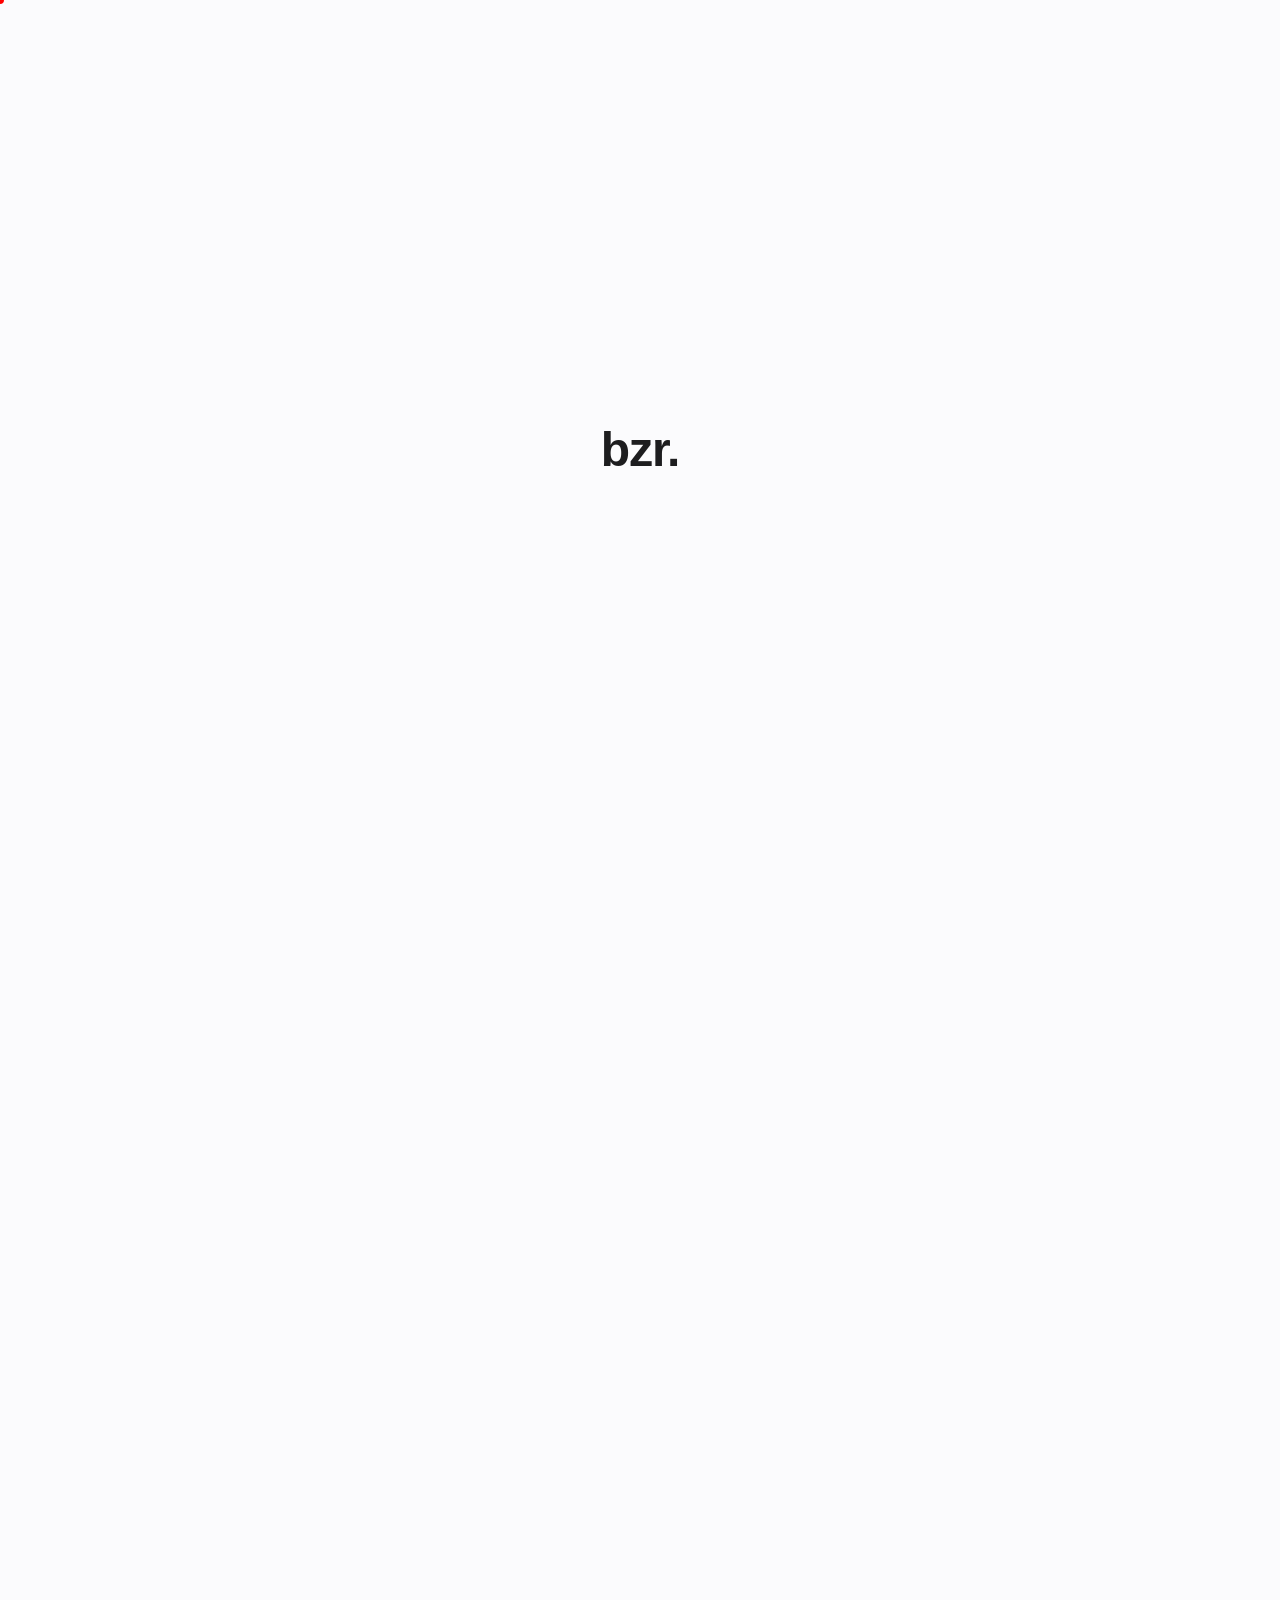
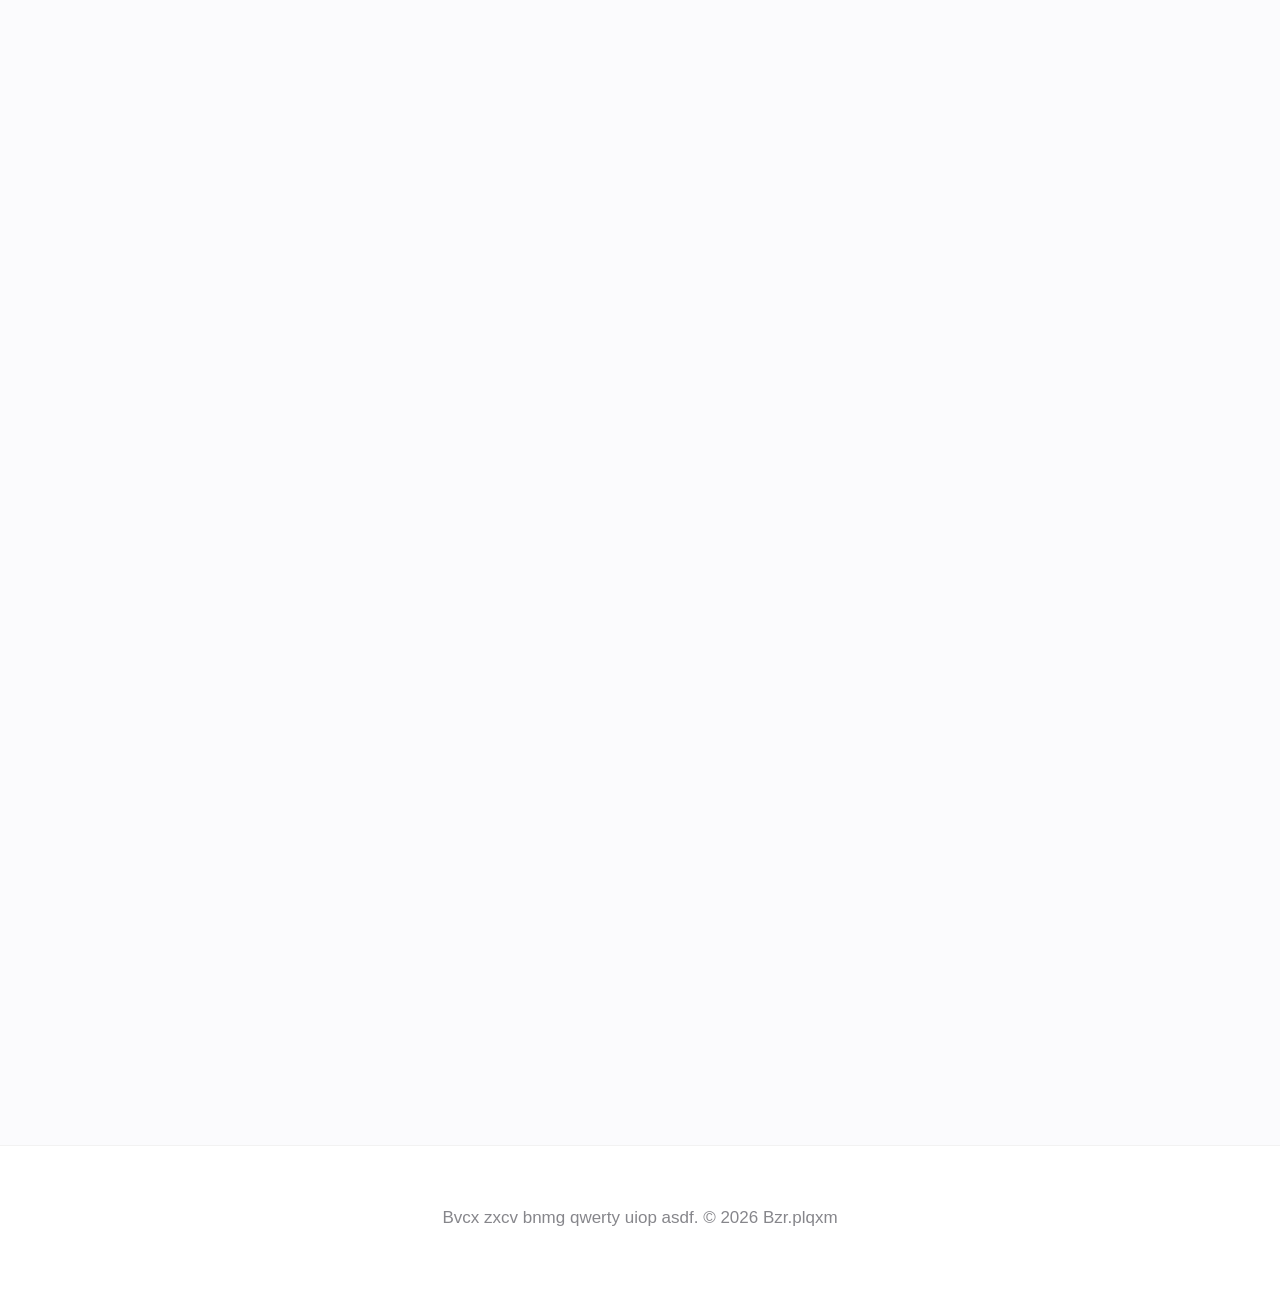
==== index.html @ e3d78c76 "Uploading all" ====
<!DOCTYPE html>
<html lang="de">
<head>
    <meta charset="UTF-8">
    <meta name="viewport" content="width=device-width, initial-scale=1.0">
    <title>Bzr.plqxm - Oqwrt & Nxzl</title>
    
    <link rel="stylesheet" href="assets/css/style.css">
    
    <script src="assets/js/theme.js"></script>
    <script src="assets/js/loader.js"></script>
</head>
<body>

    <div id="cursor-dot"></div>

    <div id="loader">
        <div class="loader-logo">bzr.</div>
    </div>

    <header>
        <div class="logo">
            <a href="index.html">bzr.plqxm</a>
        </div>
        
        <div class="nav-container">
            <nav>
                <ul>
                    <li><a href="#">Xvnmr Pq</a></li>
                    <li><a href="#">Ztqlwkm</a></li>
                    <li><a href="#">Bnxhfgr</a></li>
                    <li><a href="#">Qwrtp</a></li>
                    <li><a href="#">Klmnbv</a></li>
                </ul>
            </nav>
            <button id="theme-toggle">Plqvn</button>
        </div>
    </header>

    <main>
        <section class="hero reveal">
            <h1>Qwertz Uiops Lkjhg.</h1>
            <p>Vbnm qwert yuiop asdfg hjkl zxcvb nmqwe rtyui opasd fghjk. Lkjhg fdsa zxcvb nmqwer tyuiop asdfgh jklzxc.</p>
        </section>

        <section class="reveal">
            <div class="image-wrapper">
                <img src="https://picsum.photos/seed/arch1/1920/1080" alt="Plkm Njhg">
            </div>
        </section>

        <section>
            <h2 class="section-title reveal">Rtqz Pmnbv</h2>
            <div class="grid-3">
                <div class="card reveal delay-1">
                    <h3>Xvnmr Dfghj</h3>
                    <p>Wqasz xcdrt fvbgy hnjmk lpoiu ztrew qasdf ghjkl mnbvc xzlkj hgfd.</p>
                </div>
                <div class="card reveal delay-2">
                    <h3>Kjhg Fdsa Qw</h3>
                    <p>Mnbvc xzlkj hgfd saqwe rtyui oplkj hgfds azxcv bnmqw ertyu iopas.</p>
                </div>
                <div class="card reveal delay-3">
                    <h3>Poiu Ztre Wq</h3>
                    <p>Zxcvb nmqwe rtyui opasd fghjk lmnbv cxzas dfghj klpoi uytr ewaq.</p>
                </div>
            </div>
        </section>

        <section>
            <h2 class="section-title reveal">Lkjhg Fdsa</h2>
            <div class="grid-2">
                <div class="card reveal delay-1">
                    <img src="https://picsum.photos/seed/arch2/800/600" alt="Bvcx">
                    <h3>Zxcvb Nmqwe</h3>
                    <p>Asdfg hjklz xcvbn mqwer tyuio pasdf ghjkl mnbvc xzlkj hgfds aqwe.</p>
                </div>
                <div class="card reveal delay-2">
                    <img src="https://picsum.photos/seed/arch3/800/600" alt="Mnvc">
                    <h3>Rtyui Opasd</h3>
                    <p>Qwert yuiop asdfg hjklz xcvbn mkljh gfdsa qwert yuiop zxcvb nmqw.</p>
                </div>
            </div>
        </section>
        
        <section class="reveal">
            <div class="image-wrapper">
                <img src="https://picsum.photos/seed/arch4/1920/1080" alt="Lkmn">
            </div>
        </section>
    </main>

    <footer>
        <p>Bvcx zxcv bnmg qwerty uiop asdf. © 2026 Bzr.plqxm</p>
    </footer>

    <script src="assets/js/main.js" defer></script>
</body>
</html>
---- assets/css/style.css ----
/* =========================================
   mo.studio - APPLE STYLE CSS
   ========================================= */

:root {
    --color-bg: #fbfbfd; /* Apple's signature off-white */
    --color-text: #1d1d1f;
    --color-gray: #86868b;
    --color-accent: #FF0000;
    --color-card-bg: #ffffff;

    --glass-bg: rgba(251, 251, 253, 0.7);
    --glass-border: rgba(0, 0, 0, 0.05);
    --blur-effect: blur(20px);

    /* Apple System Fonts */
    --font-main: -apple-system, BlinkMacSystemFont, "SF Pro Display", "Segoe UI", Roboto, Helvetica, Arial, sans-serif;
    
    /* Buttery Smooth Apple Curves */
    --transition-fast: all 0.3s cubic-bezier(0.25, 1, 0.5, 1);
    --transition-main: all 0.8s cubic-bezier(0.16, 1, 0.3, 1);
}

:root.dark-mode {
    --color-bg: #000000;
    --color-text: #f5f5f7;
    --color-card-bg: #1c1c1e;
    --color-gray: #a1a1a6;
    --glass-bg: rgba(0, 0, 0, 0.7);
    --glass-border: rgba(255, 255, 255, 0.1);
}

* { margin: 0; padding: 0; box-sizing: border-box; }
html { scroll-behavior: smooth; }
html.loading { overflow: hidden; }

body {
    font-family: var(--font-main);
    background-color: var(--color-bg);
    color: var(--color-text);
    line-height: 1.4;
    font-size: 17px;
    -webkit-font-smoothing: antialiased;
    overflow-x: hidden;
    transition: background-color var(--transition-main), color var(--transition-main);
    cursor: none; /* Hide default cursor for custom dot */
}

a { text-decoration: none; color: inherit; cursor: none; }
ul { list-style: none; }

/* =========================================
   Custom Cursor (WOW Effect)
   ========================================= */
#cursor-dot {
    position: fixed; top: 0; left: 0;
    width: 8px; height: 8px;
    background-color: var(--color-accent);
    border-radius: 50%;
    pointer-events: none;
    z-index: 10000;
    transform: translate(-50%, -50%);
    transition: width 0.2s, height 0.2s, background-color 0.2s;
}

#cursor-dot.hovered {
    width: 40px; height: 40px;
    background-color: rgba(255, 0, 0, 0.2);
    border: 1px solid var(--color-accent);
}

/* =========================================
   Preloader
   ========================================= */
#loader {
    position: fixed; top: 0; left: 0; width: 100%; height: 100%;
    background-color: var(--color-bg);
    display: flex; justify-content: center; align-items: center;
    z-index: 9999;
    transition: opacity 0.8s ease, visibility 0.8s ease;
}

#loader.hidden { opacity: 0; visibility: hidden; pointer-events: none; }
.loader-logo { font-size: 3rem; font-weight: 800; letter-spacing: -1px; animation: pulse 1.5s infinite; color: var(--color-text); }
@keyframes pulse { 0%, 100% { opacity: 1; transform: scale(1); } 50% { opacity: 0.5; transform: scale(0.95); } }

/* =========================================
   Header
   ========================================= */
header {
    position: fixed; top: 0; width: 100%;
    padding: 15px 40px;
    display: flex; justify-content: space-between; align-items: center;
    z-index: 1000;
    background: var(--glass-bg);
    backdrop-filter: var(--blur-effect);
    -webkit-backdrop-filter: var(--blur-effect);
    border-bottom: 1px solid var(--glass-border);
    transition: transform 0.5s cubic-bezier(0.16, 1, 0.3, 1);
}

header.header-hidden { transform: translateY(-100%); }

.logo { font-weight: 700; font-size: 1.4rem; letter-spacing: -0.5px; }
.nav-container { display: flex; align-items: center; gap: 40px; }
nav ul { display: flex; gap: 30px; }

nav a { font-size: 0.85rem; font-weight: 500; letter-spacing: 0.5px; color: var(--color-gray); transition: var(--transition-fast); }
nav a:hover { color: var(--color-text); }

#theme-toggle {
    background: var(--color-text); color: var(--color-bg);
    border: none; padding: 8px 16px; border-radius: 20px;
    font-size: 0.75rem; font-weight: 600; text-transform: uppercase;
    transition: var(--transition-fast);
}
#theme-toggle:hover { transform: scale(1.05); }

/* =========================================
   Layout & Typography
   ========================================= */
main { min-height: 100vh; }
section { padding: 120px 5vw; max-width: 1600px; margin: 0 auto; }

/* Apple-style Hero */
.hero { height: 100vh; display: flex; flex-direction: column; justify-content: center; align-items: center; text-align: center; padding-top: 0; }
.hero h1 { font-size: clamp(3rem, 8vw, 6rem); font-weight: 800; letter-spacing: -2px; line-height: 1.1; margin-bottom: 20px; }
.hero p { font-size: clamp(1.2rem, 2vw, 1.8rem); color: var(--color-gray); max-width: 800px; }

.section-title { font-size: clamp(2.5rem, 5vw, 4rem); font-weight: 700; letter-spacing: -1px; margin-bottom: 60px; line-height: 1.1; }

/* Image Styling */
.image-wrapper { width: 100%; border-radius: 24px; overflow: hidden; margin-bottom: 40px; }
.image-wrapper img { width: 100%; height: 60vh; object-fit: cover; transition: transform 1.5s cubic-bezier(0.16, 1, 0.3, 1); }
.image-wrapper:hover img { transform: scale(1.05); }

/* =========================================
   Scroll Reveal Animations
   ========================================= */
.reveal { opacity: 0; transform: translateY(60px); transition: opacity 1s cubic-bezier(0.16, 1, 0.3, 1), transform 1s cubic-bezier(0.16, 1, 0.3, 1); }
.reveal.active { opacity: 1; transform: translateY(0); }

/* Delay helpers for grids */
.delay-1 { transition-delay: 0.1s; }
.delay-2 { transition-delay: 0.2s; }
.delay-3 { transition-delay: 0.3s; }

/* =========================================
   Cards
   ========================================= */
.grid-2 { display: grid; grid-template-columns: 1fr 1fr; gap: 40px; }
.grid-3 { display: grid; grid-template-columns: repeat(3, 1fr); gap: 40px; }

.card {
    background: var(--color-card-bg);
    padding: 50px; border-radius: 24px;
    box-shadow: 0 10px 40px rgba(0,0,0,0.03);
    transition: var(--transition-fast);
}

.card:hover { transform: translateY(-10px) scale(1.02); box-shadow: 0 20px 40px rgba(0,0,0,0.08); }
:root.dark-mode .card:hover { box-shadow: 0 20px 40px rgba(255,255,255,0.05); }

.card img { width: 100%; height: 250px; object-fit: cover; border-radius: 12px; margin-bottom: 30px; }
.card h3 { font-size: 1.8rem; font-weight: 700; margin-bottom: 15px; letter-spacing: -0.5px; }
.card p { color: var(--color-gray); font-size: 1.1rem; line-height: 1.5; }

/* =========================================
   Footer & Responsive
   ========================================= */
footer { padding: 60px 5vw; background: var(--color-card-bg); border-top: 1px solid var(--glass-border); text-align: center; font-weight: 500; color: var(--color-gray); }

@media (max-width: 900px) {
    header { padding: 15px 20px; flex-direction: column; gap: 15px; }
    .nav-container { flex-direction: column; gap: 10px; }
    nav ul { flex-wrap: wrap; justify-content: center; gap: 15px; }
    .grid-2, .grid-3 { grid-template-columns: 1fr; }
    .image-wrapper img { height: 40vh; }
    #cursor-dot { display: none; } /* Disable custom cursor on mobile */
    body { cursor: auto; }
    a { cursor: pointer; }
}
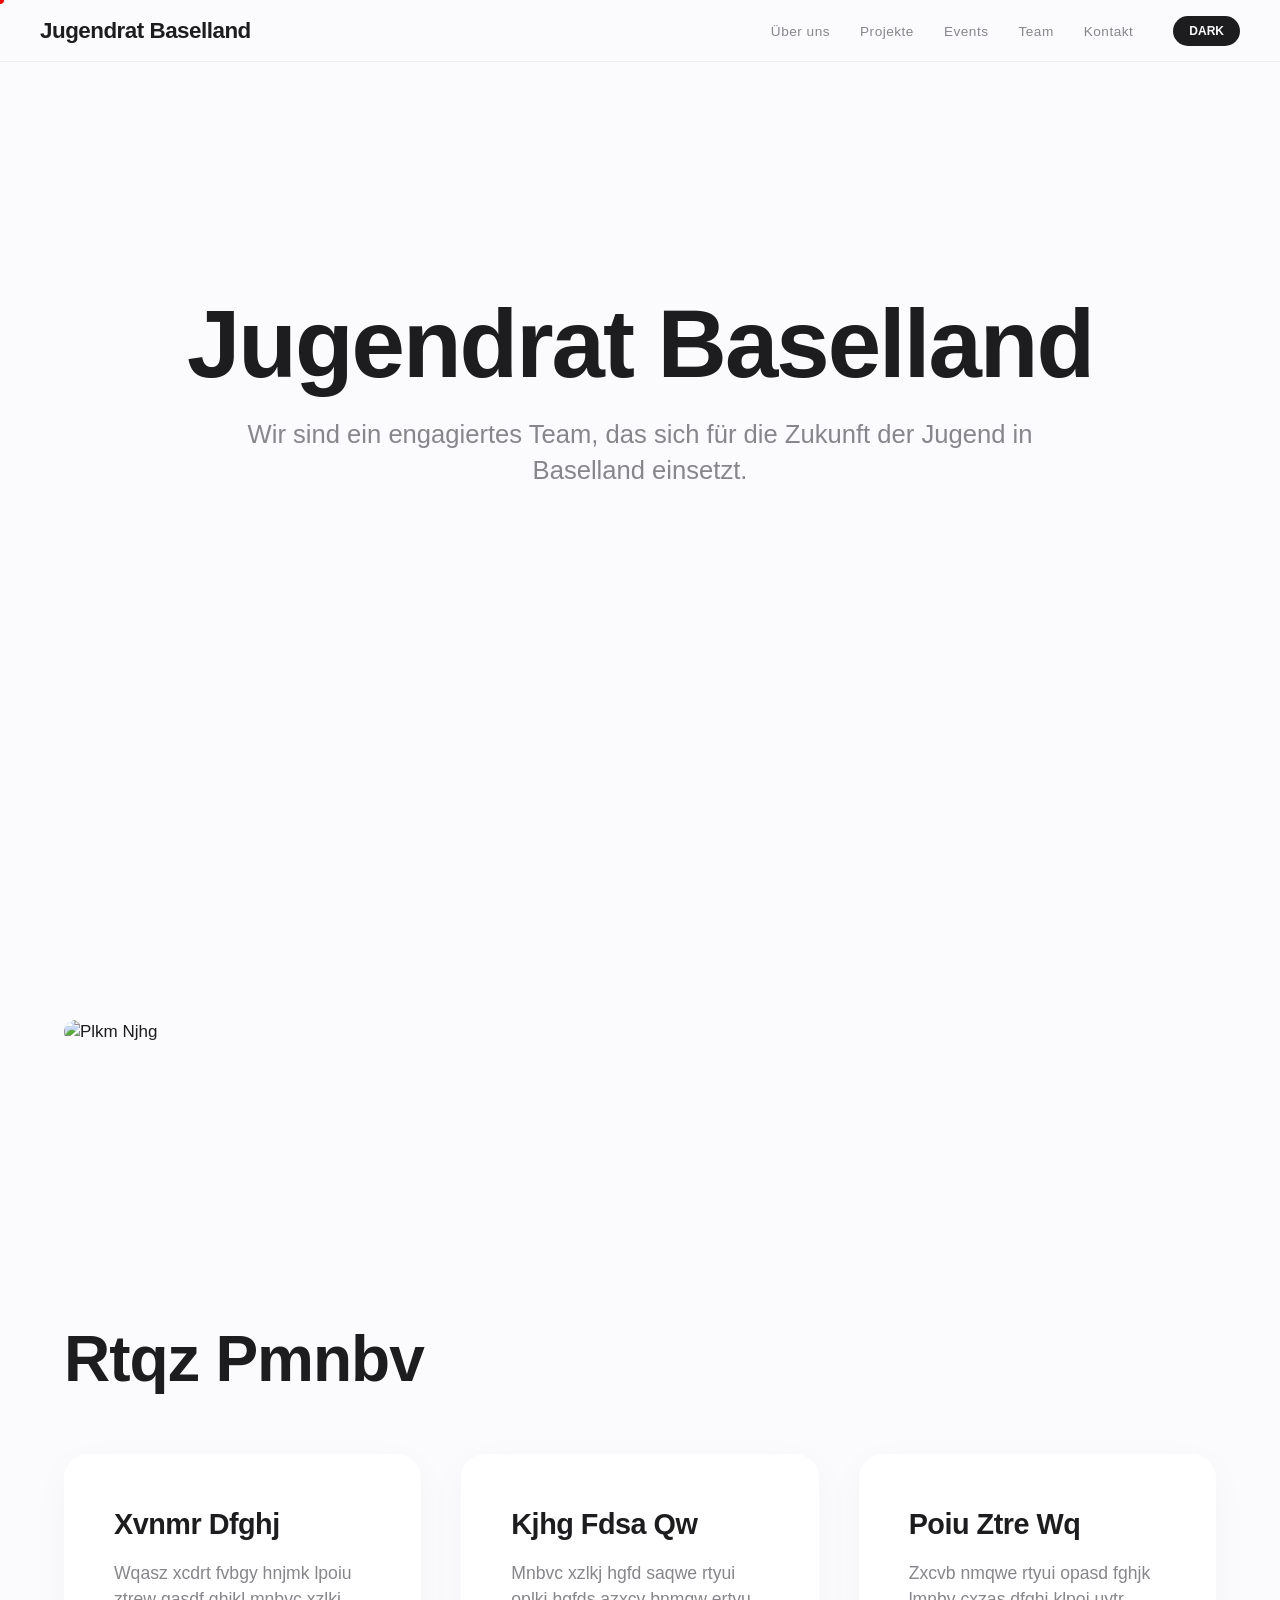
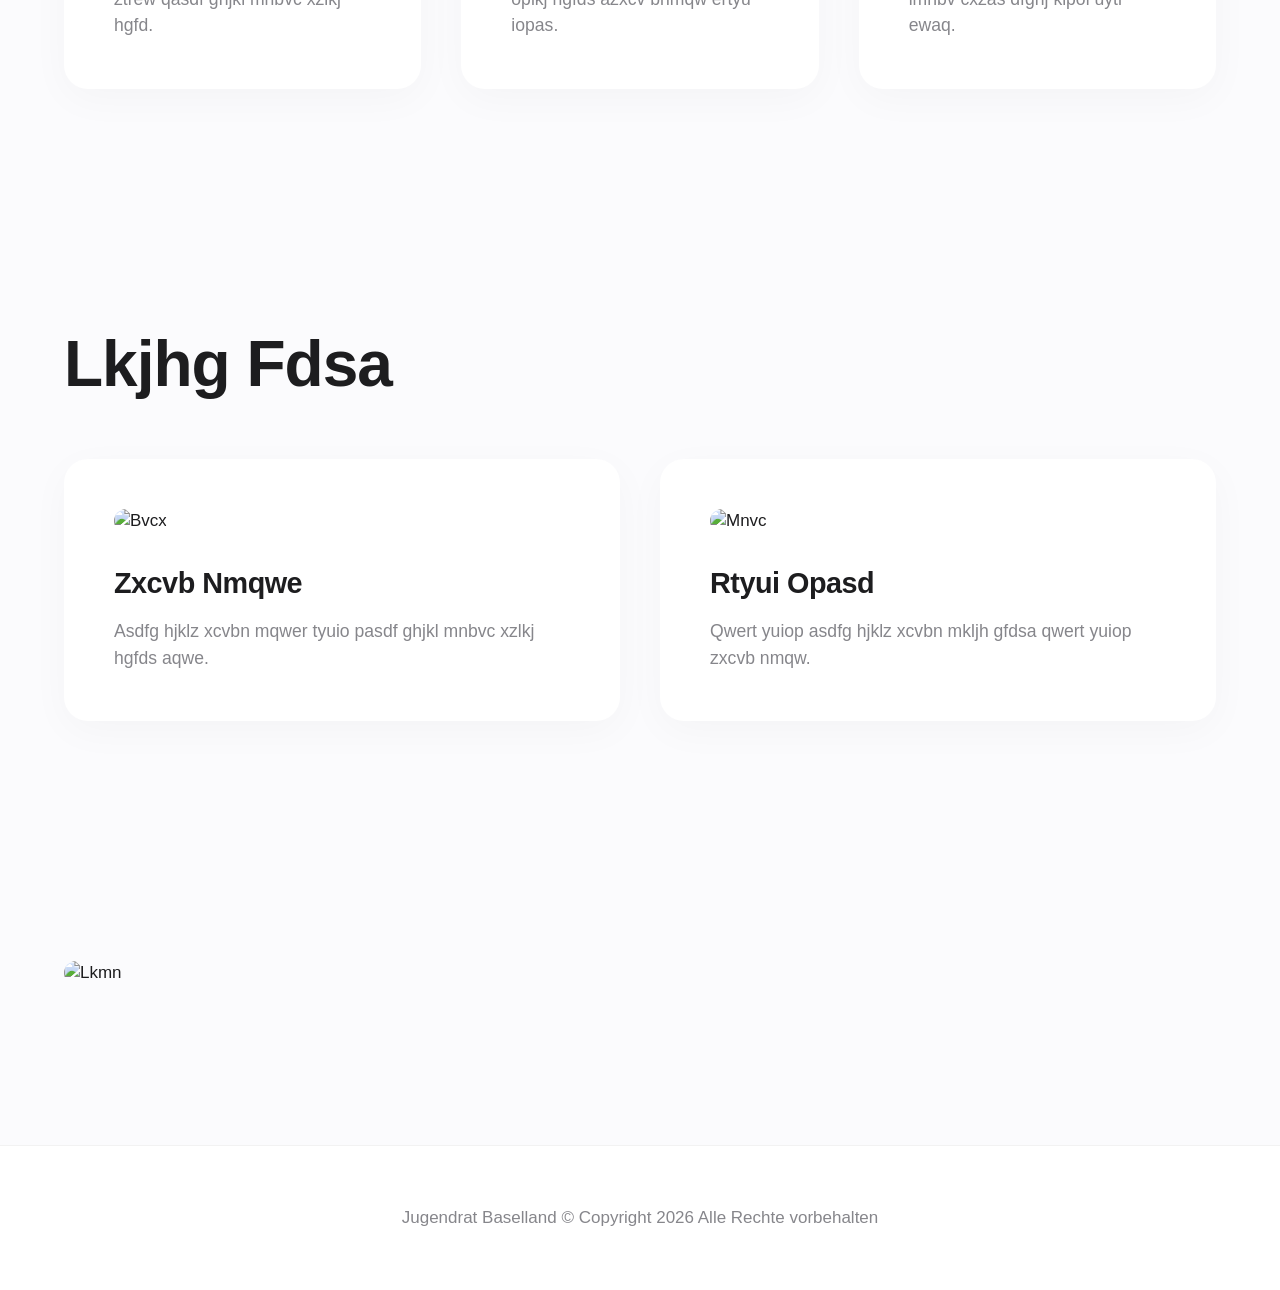
==== commit dc1e1e6b: "uploading files for commit..." ====
--- a/index.html
+++ b/index.html
@@ -3,7 +3,7 @@
 <head>
     <meta charset="UTF-8">
     <meta name="viewport" content="width=device-width, initial-scale=1.0">
-    <title>Bzr.plqxm - Oqwrt & Nxzl</title>
+    <title>Jugendrat Baselland</title>
     
     <link rel="stylesheet" href="assets/css/style.css">
     
@@ -15,32 +15,32 @@
     <div id="cursor-dot"></div>
 
     <div id="loader">
-        <div class="loader-logo">bzr.</div>
+        <div class="loader-logo">loading...</div>
     </div>
 
     <header>
         <div class="logo">
-            <a href="index.html">bzr.plqxm</a>
+            <a href="index.html"><Jugendrat-bl class="ch">Jugendrat Baselland</Jugendrat-bl></a>
         </div>
         
         <div class="nav-container">
             <nav>
                 <ul>
-                    <li><a href="#">Xvnmr Pq</a></li>
-                    <li><a href="#">Ztqlwkm</a></li>
-                    <li><a href="#">Bnxhfgr</a></li>
-                    <li><a href="#">Qwrtp</a></li>
-                    <li><a href="#">Klmnbv</a></li>
+                    <li><a href="ueber-uns.html">Über uns</a></li>
+                    <li><a href="projekte.html">Projekte</a></li>
+                    <li><a href="events.html">Events</a></li>
+                    <li><a href="team.html">Team</a></li>
+                    <li><a href="kontakt.html">Kontakt</a></li>
                 </ul>
             </nav>
-            <button id="theme-toggle">Plqvn</button>
+            <button id="theme-toggle">⚙️</button>
         </div>
     </header>
 
     <main>
         <section class="hero reveal">
-            <h1>Qwertz Uiops Lkjhg.</h1>
-            <p>Vbnm qwert yuiop asdfg hjkl zxcvb nmqwe rtyui opasd fghjk. Lkjhg fdsa zxcvb nmqwer tyuiop asdfgh jklzxc.</p>
+            <h1>Jugendrat Baselland</h1>
+            <p>Wir sind ein engagiertes Team, das sich für die Zukunft der Jugend in Baselland einsetzt.</p>
         </section>
 
         <section class="reveal">
@@ -91,7 +91,7 @@
     </main>
 
     <footer>
-        <p>Bvcx zxcv bnmg qwerty uiop asdf. © 2026 Bzr.plqxm</p>
+        <p>Jugendrat Baselland © Copyright 2026 Alle Rechte vorbehalten</p>
     </footer>
 
     <script src="assets/js/main.js" defer></script>
--- a/assets/css/style.css
+++ b/assets/css/style.css
@@ -179,4 +179,555 @@
     #cursor-dot { display: none; } /* Disable custom cursor on mobile */
     body { cursor: auto; }
     a { cursor: pointer; }
+}
+
+/* =========================================
+   Horizontal Scroll Section (Projekte)
+   ========================================= */
+.horizontal-scroll-wrapper {
+    position: relative;
+    height: 400vh; /* Erzeugt den Platz zum Scrollen (4 Bildschirmlängen) */
+}
+
+.horizontal-scroll-sticky {
+    position: sticky;
+    top: 0;
+    height: 100vh;
+    width: 100%;
+    overflow: hidden;
+    display: flex;
+    align-items: center;
+}
+
+.horizontal-scroll-track {
+    display: flex;
+    gap: 5vw;
+    padding: 0 5vw;
+    width: max-content;
+    will-change: transform; /* Hardware-Beschleunigung für absolute Flüssigkeit */
+}
+
+.hz-item {
+    width: 60vw;
+    height: 70vh;
+    border-radius: 24px;
+    overflow: hidden;
+    position: relative;
+    flex-shrink: 0;
+    box-shadow: 0 20px 50px rgba(0,0,0,0.1);
+    cursor: none; /* Custom Cursor aktivieren */
+}
+
+:root.dark-mode .hz-item { box-shadow: 0 20px 50px rgba(255,255,255,0.05); }
+
+.hz-item img {
+    width: 100%;
+    height: 100%;
+    object-fit: cover;
+    transition: transform 1.5s cubic-bezier(0.16, 1, 0.3, 1);
+}
+
+.hz-item:hover img { transform: scale(1.05); }
+
+/* Schwebende Info-Box im Apple-Glas-Design */
+.hz-info {
+    position: absolute;
+    bottom: 40px;
+    left: 40px;
+    background: var(--glass-bg);
+    backdrop-filter: var(--blur-effect);
+    -webkit-backdrop-filter: var(--blur-effect);
+    padding: 30px;
+    border-radius: 16px;
+    border: 1px solid var(--glass-border);
+    max-width: 80%;
+    transition: var(--transition-fast);
+}
+
+.hz-info h3 { font-size: 2rem; margin-bottom: 10px; font-weight: 700; letter-spacing: -1px; }
+.hz-info p { color: var(--color-gray); }
+
+/* Responsive Fallback: Auf dem Handy normal untereinander */
+@media (max-width: 900px) {
+    .horizontal-scroll-wrapper { height: auto; padding: 50px 0; }
+    .horizontal-scroll-sticky { position: relative; height: auto; overflow: visible; }
+    .horizontal-scroll-track { flex-direction: column; width: 100%; padding: 0 5vw; gap: 30px; }
+    .hz-item { width: 100%; height: 50vh; }
+    .hz-info { bottom: 20px; left: 20px; right: 20px; max-width: none; padding: 20px; }
+    .hz-info h3 { font-size: 1.5rem; }
+}
+
+/* =========================================
+   Contact Section & Floating Labels
+   ========================================= */
+.contact-section {
+    display: grid;
+    grid-template-columns: 1fr 1fr;
+    gap: 60px;
+    align-items: start;
+}
+
+.contact-info { display: flex; flex-direction: column; gap: 20px; }
+
+.contact-form {
+    background: var(--color-card-bg);
+    padding: 50px;
+    border-radius: 24px;
+    box-shadow: 0 10px 40px rgba(0,0,0,0.03);
+    transition: var(--transition-fast);
+}
+
+:root.dark-mode .contact-form { box-shadow: 0 20px 40px rgba(255,255,255,0.05); }
+
+.form-group { position: relative; margin-bottom: 30px; }
+
+/* Das Eingabefeld */
+.form-control {
+    width: 100%;
+    padding: 24px 20px 10px; /* Platz für das schwebende Label schaffen */
+    font-size: 1.1rem;
+    border: 1px solid var(--glass-border);
+    border-radius: 12px;
+    background: var(--color-bg);
+    color: var(--color-text);
+    outline: none;
+    transition: var(--transition-fast);
+    font-family: var(--font-main);
+}
+
+.form-control:focus {
+    border-color: var(--color-gray);
+    box-shadow: 0 0 0 4px rgba(134, 134, 139, 0.1);
+}
+
+textarea.form-control { resize: vertical; min-height: 160px; }
+
+/* Das Label (Startposition) */
+.form-label {
+    position: absolute;
+    top: 18px;
+    left: 20px;
+    font-size: 1.1rem;
+    color: var(--color-gray);
+    pointer-events: none; /* Klicks gehen durch das Label hindurch aufs Feld */
+    transition: var(--transition-fast);
+    transform-origin: left top;
+}
+
+/* Die Magie: Floating Effect */
+/* Wenn das Feld fokussiert ist ODER der unsichtbare Placeholder NICHT gezeigt wird (weil Text drin steht) */
+.form-control:focus ~ .form-label,
+.form-control:not(:placeholder-shown) ~ .form-label {
+    transform: translateY(-10px) scale(0.75);
+    color: var(--color-text);
+    font-weight: 600;
+}
+
+/* Submit Button */
+.btn-submit {
+    display: inline-block;
+    width: 100%;
+    padding: 18px;
+    background: var(--color-text);
+    color: var(--color-bg);
+    border: none;
+    border-radius: 12px;
+    font-size: 1.1rem;
+    font-weight: 600;
+    cursor: none; /* Custom Cursor */
+    transition: all 0.4s cubic-bezier(0.16, 1, 0.3, 1);
+    text-align: center;
+}
+
+.btn-submit:hover { transform: translateY(-3px) scale(1.02); box-shadow: 0 10px 20px rgba(0,0,0,0.1); }
+:root.dark-mode .btn-submit:hover { box-shadow: 0 10px 20px rgba(255,255,255,0.2); }
+
+@media (max-width: 900px) {
+    .contact-section { grid-template-columns: 1fr; }
+    .contact-form { padding: 30px; }
+}
+
+/* =========================================
+   Über Uns - Artistic & Interactive
+   ========================================= */
+
+/* Endlos durchlaufender Text (Marquee) */
+.marquee-container {
+    width: 100%;
+    overflow: hidden;
+    white-space: nowrap;
+    padding: 20px 0;
+    position: relative;
+    margin-bottom: -80px; /* Zieht das nachfolgende Bild in den Text */
+    z-index: 0;
+}
+
+.marquee-text {
+    display: inline-block;
+    font-size: clamp(4rem, 10vw, 10rem);
+    font-weight: 800;
+    color: transparent;
+    -webkit-text-stroke: 1px var(--color-gray); /* Umriss-Schrift */
+    text-transform: uppercase;
+    animation: marquee 25s linear infinite;
+    letter-spacing: -2px;
+    opacity: 0.3;
+}
+
+:root.dark-mode .marquee-text { opacity: 0.15; }
+
+@keyframes marquee {
+    0% { transform: translateX(0); }
+    100% { transform: translateX(-50%); }
+}
+
+/* Künstlerisches Einzel-Portrait */
+.artistic-portrait {
+    position: relative;
+    width: 100%;
+    height: 75vh;
+    border-radius: 32px;
+    overflow: hidden;
+    margin: 60px 0;
+    display: flex;
+    align-items: center;
+    justify-content: center;
+    z-index: 1;
+}
+
+.artistic-portrait img {
+    position: absolute;
+    top: 0; left: 0;
+    width: 100%; height: 100%;
+    object-fit: cover;
+    z-index: 1;
+    transition: transform 2s cubic-bezier(0.16, 1, 0.3, 1);
+}
+
+.artistic-portrait:hover img { transform: scale(1.05); }
+
+/* Schwebende Info-Karte auf dem Portrait */
+.artistic-overlay {
+    position: relative;
+    z-index: 2;
+    background: var(--glass-bg);
+    backdrop-filter: var(--blur-effect);
+    -webkit-backdrop-filter: var(--blur-effect);
+    padding: 50px;
+    border-radius: 24px;
+    text-align: center;
+    border: 1px solid var(--glass-border);
+    transform: translateY(50px);
+    opacity: 0;
+    transition: all 0.8s cubic-bezier(0.16, 1, 0.3, 1);
+    max-width: 500px;
+}
+
+.artistic-portrait:hover .artistic-overlay {
+    transform: translateY(0);
+    opacity: 1;
+}
+
+/* Spielerisches Team Grid */
+.team-grid {
+    display: grid;
+    grid-template-columns: repeat(auto-fit, minmax(280px, 1fr));
+    gap: 30px;
+    margin-top: 40px;
+}
+
+.team-member {
+    position: relative;
+    border-radius: 24px;
+    overflow: hidden;
+    aspect-ratio: 3/4; /* Perfektes Portrait-Format */
+    cursor: none;
+    background: #000; /* Dunkler Hintergrund für den Reveal-Effekt */
+}
+
+/* Der magische Reveal-Effekt */
+.team-member img {
+    width: 100%; height: 100%;
+    object-fit: cover;
+    filter: grayscale(100%) blur(8px);
+    opacity: 0.4;
+    transition: all 0.7s cubic-bezier(0.16, 1, 0.3, 1);
+}
+
+.team-member:hover img {
+    filter: grayscale(0%) blur(0px);
+    opacity: 1;
+    transform: scale(1.08);
+}
+
+/* Namensschild, das reinslidet */
+.team-info {
+    position: absolute;
+    bottom: -80px; /* Versteckt unter dem Rand */
+    left: 0;
+    width: 100%;
+    padding: 40px 20px 20px;
+    background: linear-gradient(to top, rgba(0,0,0,0.9), transparent);
+    color: #fff;
+    transition: all 0.5s cubic-bezier(0.16, 1, 0.3, 1);
+    text-align: center;
+}
+
+.team-info h3 { font-size: 1.5rem; font-weight: 700; margin-bottom: 5px; }
+.team-info p { color: #ccc; font-size: 0.9rem; text-transform: uppercase; letter-spacing: 2px; }
+
+.team-member:hover .team-info {
+    bottom: 0; /* Slidet nach oben */
+}
+
+/* =========================================
+   Event Portal - Interactive List
+   ========================================= */
+.events-portal {
+    display: flex;
+    gap: 60px;
+    position: relative;
+    padding-bottom: 100px;
+}
+
+/* Linke Seite: Die Liste */
+.events-list {
+    flex: 1;
+    display: flex;
+    flex-direction: column;
+}
+
+.event-row {
+    display: flex;
+    align-items: center;
+    padding: 50px 0;
+    border-bottom: 1px solid var(--glass-border);
+    transition: var(--transition-main);
+    cursor: none;
+    position: relative;
+}
+
+/* Der Fokus-Effekt: Dimmt andere ab, wenn die Liste gehovert wird */
+.events-list:hover .event-row:not(:hover) {
+    opacity: 0.3;
+    filter: blur(2px);
+}
+
+.event-row:hover {
+    transform: translateX(30px); /* Slidet spielerisch nach rechts */
+}
+
+.event-date {
+    font-size: 1.2rem;
+    font-weight: 600;
+    color: var(--color-gray);
+    width: 150px;
+    flex-shrink: 0;
+}
+
+.event-info h3 {
+    font-size: clamp(2rem, 4vw, 3.5rem);
+    font-weight: 800;
+    letter-spacing: -1.5px;
+    margin-bottom: 10px;
+}
+
+.event-info p {
+    color: var(--color-gray);
+    font-size: 1.1rem;
+}
+
+/* Mobile Bild-Platzhalter (auf Desktop versteckt) */
+.event-mobile-img {
+    display: none;
+    width: 100%;
+    height: 300px;
+    object-fit: cover;
+    border-radius: 16px;
+    margin-top: 20px;
+}
+
+/* Rechte Seite: Sticky Image Reveal */
+.events-visuals {
+    width: 40vw;
+    height: 70vh;
+    position: sticky;
+    top: 15vh; /* Bleibt beim Scrollen hier stehen */
+    border-radius: 24px;
+    overflow: hidden;
+    box-shadow: 0 30px 60px rgba(0,0,0,0.1);
+}
+
+:root.dark-mode .events-visuals { box-shadow: 0 30px 60px rgba(255,255,255,0.05); }
+
+.event-img {
+    position: absolute;
+    top: 0; left: 0;
+    width: 100%; height: 100%;
+    object-fit: cover;
+    opacity: 0;
+    transform: scale(1.1);
+    transition: opacity 0.8s cubic-bezier(0.16, 1, 0.3, 1), transform 1.5s cubic-bezier(0.16, 1, 0.3, 1);
+    z-index: 1;
+}
+
+/* Aktives Bild wird eingeblendet und herangezoomt */
+.event-img.active {
+    opacity: 1;
+    transform: scale(1);
+    z-index: 2;
+}
+
+/* Responsive: Auf Handys das Sticky-Layout auflösen */
+@media (max-width: 1000px) {
+    .events-portal { flex-direction: column; }
+    .events-visuals { display: none; } /* Sticky Container verstecken */
+    .event-mobile-img { display: block; } /* Mobile Bilder zeigen */
+    .event-row { flex-direction: column; align-items: flex-start; padding: 30px 0; }
+    .event-row:hover { transform: none; }
+    .events-list:hover .event-row:not(:hover) { opacity: 1; filter: none; }
+    .event-date { margin-bottom: 10px; width: auto; }
+}
+
+/* =========================================
+   Team Section - 3D Trading Cards
+   ========================================= */
+.team-cards-grid {
+    display: grid;
+    grid-template-columns: repeat(auto-fit, minmax(300px, 1fr));
+    gap: 40px;
+    padding: 20px 0;
+    margin-top: 40px;
+}
+
+/* Der Container, der die 3D-Perspektive definiert (zwingend nötig!) */
+.flip-card-scene {
+    aspect-ratio: 3/4; /* Kartenformat */
+    perspective: 2000px; /* Gibt dem 3D-Raum Tiefe. Kleinerer Wert = extremerer Effekt */
+    cursor: none; /* Custom Cursor dot verwenden */
+    will-change: transform;
+}
+
+/* Der innere Wrapper, der sich tatsächlich dreht */
+.flip-card-inner {
+    position: relative;
+    width: 100%;
+    height: 100%;
+    text-align: center;
+    transition: transform 1.2s cubic-bezier(0.16, 1, 0.3, 1); /* Apple-Bezier Kurve */
+    transform-style: preserve-3d; /* Zwingend, damit die Vorder-/Rückseite 3D wirken */
+    border-radius: 24px;
+    box-shadow: 0 15px 40px rgba(0,0,0,0.1);
+}
+
+:root.dark-mode .flip-card-inner { box-shadow: 0 15px 40px rgba(255,255,255,0.05); }
+
+/* Die Magie: Bei Hover dreht sich der innere Wrapper */
+.flip-card-scene:hover .flip-card-inner {
+    transform: rotateY(180deg);
+}
+
+/* Gemeinsame Stile für Vorder- und Rückseite */
+.flip-card-front, .flip-card-back {
+    position: absolute;
+    width: 100%;
+    height: 100%;
+    -webkit-backface-visibility: hidden; /* Versteckt die Rückseite des Elements */
+    backface-visibility: hidden;
+    border-radius: 24px;
+    overflow: hidden;
+    display: flex;
+    flex-direction: column;
+}
+
+/* --- Vorderseite --- */
+.flip-card-front {
+    background: #000; /* Falls Bild nicht lädt */
+    color: #fff;
+    z-index: 2; /* Liegt oben auf */
+}
+
+.flip-card-front img {
+    width: 100%;
+    height: 100%;
+    object-fit: cover;
+    transition: transform 1.5s cubic-bezier(0.16, 1, 0.3, 1);
+}
+
+/* Sanfter Zoom-In auf der Vorderseite beim Hovern (spieleriisch) */
+.flip-card-scene:hover .flip-card-front img { transform: scale(1.05); }
+
+.flip-card-front-info {
+    position: absolute;
+    bottom: 0; left: 0;
+    width: 100%;
+    padding: 30px;
+    background: linear-gradient(to top, rgba(0,0,0,1), transparent);
+    text-align: left;
+}
+
+.flip-card-front-info h3 {
+    font-size: 1.8rem; font-weight: 700;
+    letter-spacing: -0.5px; margin-bottom: 5px;
+}
+
+.flip-card-front-info p {
+    color: #ccc; text-transform: uppercase;
+    letter-spacing: 1px; font-size: 0.8rem; font-weight: 600;
+}
+
+/* --- Rückseite --- */
+.flip-card-back {
+    background: var(--glass-bg); /* Apple Glas Design */
+    backdrop-filter: var(--blur-effect);
+    -webkit-backdrop-filter: var(--blur-effect);
+    color: var(--color-text);
+    transform: rotateY(180deg); /* Ist initial umgedreht */
+    z-index: 1; /* Liegt hinter der Vorderseite */
+    padding: 40px;
+    justify-content: space-between;
+    border: 1px solid var(--glass-border);
+}
+
+/* Schatten-Simulation auf der Rückseite (Wird dunkler, wenn sie weg-dreht) */
+.flip-card-back::after {
+    content: '';
+    position: absolute; top: 0; left: 0;
+    width: 100%; height: 100%;
+    background: rgba(0,0,0,0.3);
+    border-radius: 24px;
+    opacity: 0;
+    transition: opacity 1.2s cubic-bezier(0.16, 1, 0.3, 1);
+    z-index: 0;
+}
+
+.flip-card-scene:hover .flip-card-back::after { opacity: 0; }
+.flip-card-scene:not(:hover) .flip-card-back::after { opacity: 1; } /* Schatten, wenn umgedreht */
+
+/* Layout auf der Rückseite */
+.card-back-header { text-align: left; position: relative; z-index: 1; }
+.card-back-header h3 { font-size: 1.5rem; margin-bottom: 10px; }
+.card-back-meta { color: var(--color-gray); font-size: 0.9rem; line-height: 1.5; }
+.card-back-meta strong { color: var(--color-text); font-weight: 600; }
+
+.card-back-quote {
+    font-size: 1.1rem; font-style: italic;
+    font-weight: 500; color: var(--color-text);
+    position: relative; z-index: 1; margin: 30px 0;
+}
+.card-back-quote::before { content: '“'; color: var(--color-accent); font-size: 2rem; }
+
+.card-back-action { position: relative; z-index: 1; text-align: right; }
+.card-back-action a { font-size: 0.85rem; font-weight: 600; text-transform: uppercase; letter-spacing: 1px; color: var(--color-accent); transition: var(--transition-fast); }
+.card-back-action a:hover { text-decoration: underline; }
+
+/* Responsive: Auf Handys das 3D-Hovern ggf. deaktivieren oder stapeln */
+@media (max-width: 900px) {
+    .team-cards-grid { grid-template-columns: 1fr; }
+    .flip-card-scene { aspect-ratio: auto; height: auto; }
+    /* Auf Handys lieber keine 3D-Drehung, sondern normal stapeln oder Klick-Event nutzen */
+    .flip-card-inner { position: relative; transform: none !important; box-shadow: none; display: flex; flex-direction: column; gap: 20px; }
+    .flip-card-front, .flip-card-back { position: relative; transform: none !important; aspect-ratio: 3/4; border-radius: 16px; backface-visibility: visible; }
+    .flip-card-back { border: 1px solid var(--glass-border); padding: 30px; }
+    .flip-card-back::after { display: none; }
 }
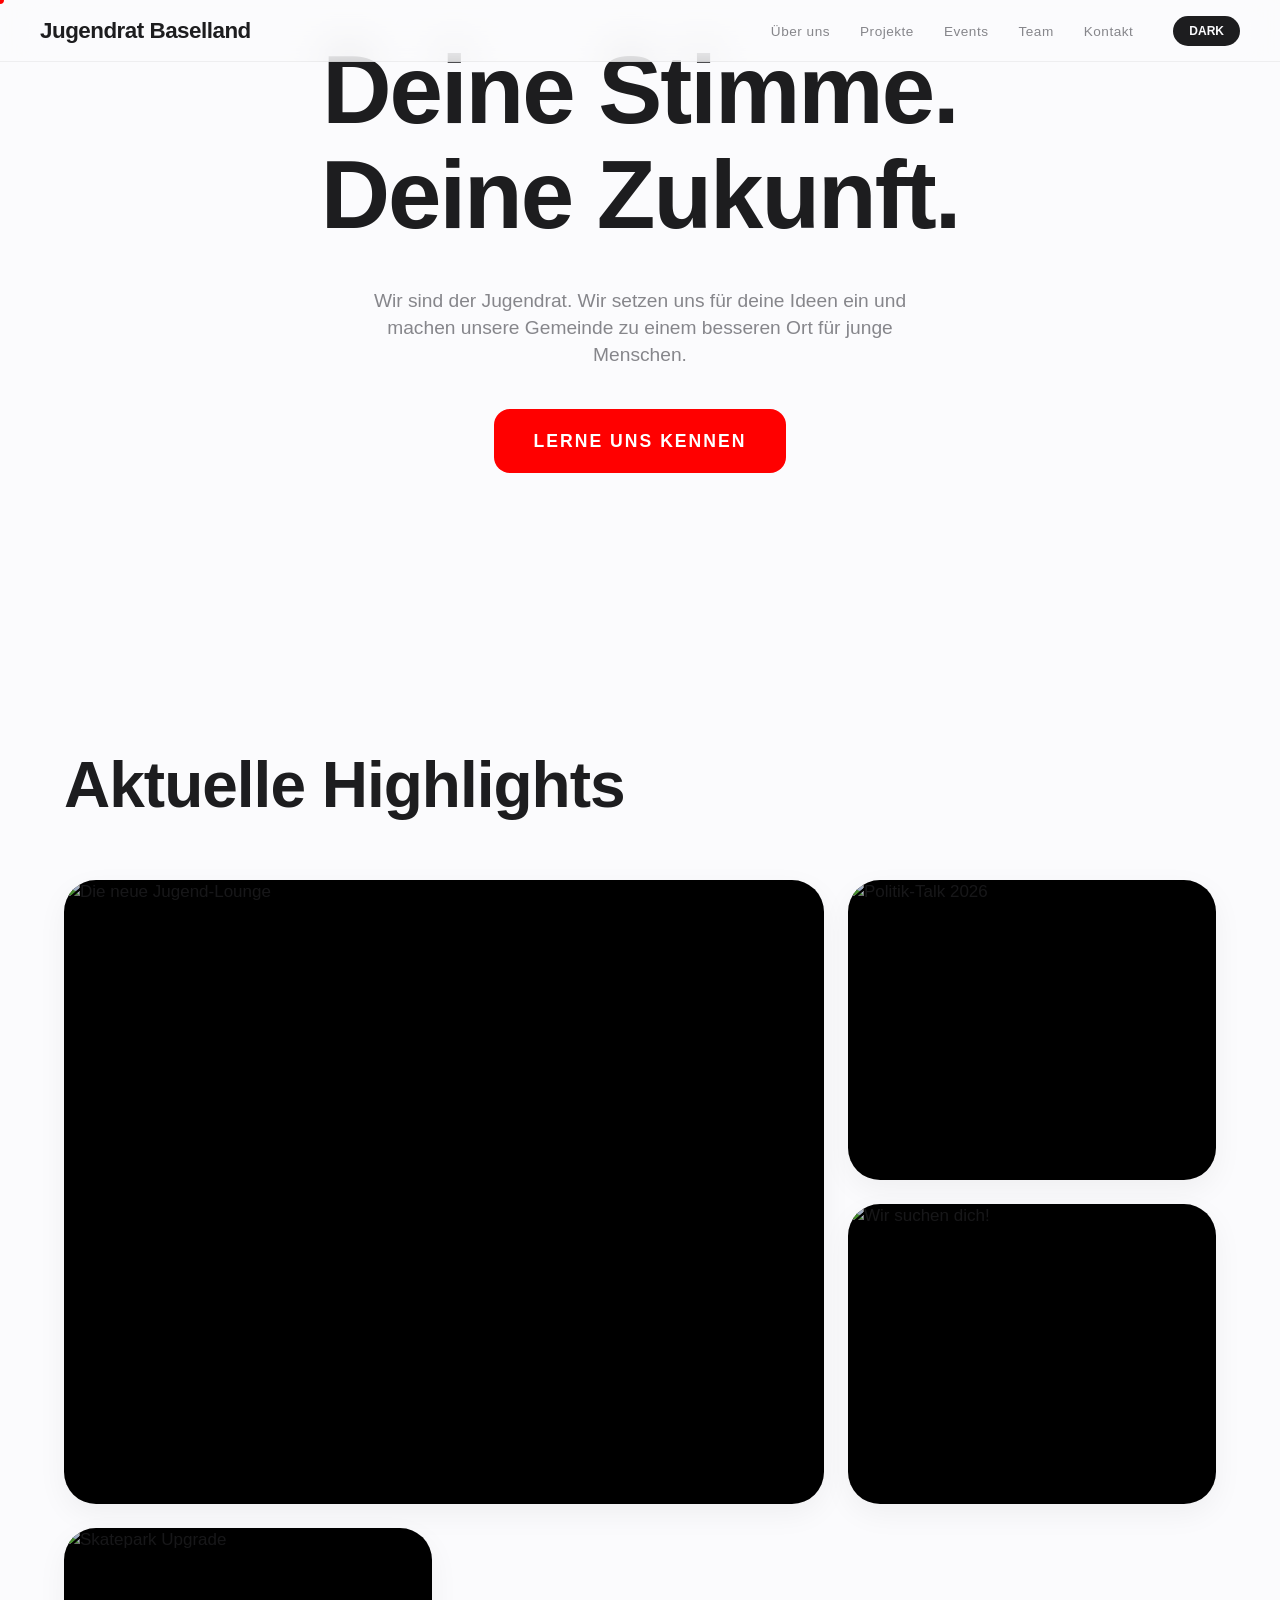
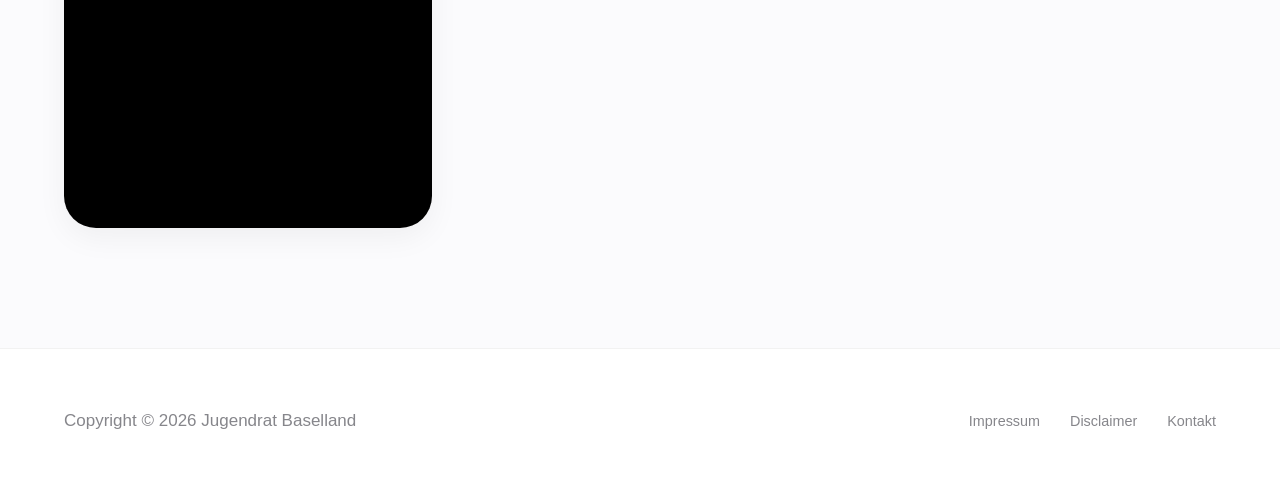
==== commit 59c610d6: "update website" ====
--- a/index.html
+++ b/index.html
@@ -38,60 +38,31 @@
     </header>
 
     <main>
-        <section class="hero reveal">
-            <h1>Jugendrat Baselland</h1>
-            <p>Wir sind ein engagiertes Team, das sich für die Zukunft der Jugend in Baselland einsetzt.</p>
+        <section class="hero reveal" style="height: 70vh; justify-content: center; text-align: center;">
+            <h1 style="font-size: clamp(3rem, 8vw, 6rem); letter-spacing: -2px;">Deine Stimme.<br>Deine Zukunft.</h1>
+            <p style="font-size: 1.2rem; max-width: 600px; margin: 20px auto 40px;">
+                Wir sind der Jugendrat. Wir setzen uns für deine Ideen ein und machen unsere Gemeinde zu einem besseren Ort für junge Menschen.
+            </p>
+            <a href="ueber-uns.html" class="btn-beam" style="text-decoration: none;">Lerne uns kennen</a>
         </section>
 
         <section class="reveal">
-            <div class="image-wrapper">
-                <img src="https://picsum.photos/seed/arch1/1920/1080" alt="Plkm Njhg">
-            </div>
-        </section>
-
-        <section>
-            <h2 class="section-title reveal">Rtqz Pmnbv</h2>
-            <div class="grid-3">
-                <div class="card reveal delay-1">
-                    <h3>Xvnmr Dfghj</h3>
-                    <p>Wqasz xcdrt fvbgy hnjmk lpoiu ztrew qasdf ghjkl mnbvc xzlkj hgfd.</p>
-                </div>
-                <div class="card reveal delay-2">
-                    <h3>Kjhg Fdsa Qw</h3>
-                    <p>Mnbvc xzlkj hgfd saqwe rtyui oplkj hgfds azxcv bnmqw ertyu iopas.</p>
-                </div>
-                <div class="card reveal delay-3">
-                    <h3>Poiu Ztre Wq</h3>
-                    <p>Zxcvb nmqwe rtyui opasd fghjk lmnbv cxzas dfghj klpoi uytr ewaq.</p>
-                </div>
-            </div>
-        </section>
-
-        <section>
-            <h2 class="section-title reveal">Lkjhg Fdsa</h2>
-            <div class="grid-2">
-                <div class="card reveal delay-1">
-                    <img src="https://picsum.photos/seed/arch2/800/600" alt="Bvcx">
-                    <h3>Zxcvb Nmqwe</h3>
-                    <p>Asdfg hjklz xcvbn mqwer tyuio pasdf ghjkl mnbvc xzlkj hgfds aqwe.</p>
-                </div>
-                <div class="card reveal delay-2">
-                    <img src="https://picsum.photos/seed/arch3/800/600" alt="Mnvc">
-                    <h3>Rtyui Opasd</h3>
-                    <p>Qwert yuiop asdfg hjklz xcvbn mkljh gfdsa qwert yuiop zxcvb nmqw.</p>
-                </div>
-            </div>
-        </section>
-        
-        <section class="reveal">
-            <div class="image-wrapper">
-                <img src="https://picsum.photos/seed/arch4/1920/1080" alt="Lkmn">
-            </div>
+            <h2 class="section-title">Aktuelle Highlights</h2>
+            
+            <div id="bento-grid-container" class="bento-grid"></div>
+            
         </section>
     </main>
 
-    <footer>
-        <p>Jugendrat Baselland © Copyright 2026 Alle Rechte vorbehalten</p>
+   <footer>
+        <div class="footer-content">
+            <p>Copyright © 2026 Jugendrat Baselland</p>
+            <div class="footer-links">
+                <a href="impressum.html">Impressum</a>
+                <a href="disclaimer.html">Disclaimer</a>
+                <a href="kontakt.html">Kontakt</a>
+            </div>
+        </div>
     </footer>
 
     <script src="assets/js/main.js" defer></script>
--- a/assets/css/style.css
+++ b/assets/css/style.css
@@ -1,5 +1,5 @@
 /* =========================================
-   mo.studio - APPLE STYLE CSS
+    STYLE CSS
    ========================================= */
 
 :root {
@@ -730,4 +730,353 @@
     .flip-card-front, .flip-card-back { position: relative; transform: none !important; aspect-ratio: 3/4; border-radius: 16px; backface-visibility: visible; }
     .flip-card-back { border: 1px solid var(--glass-border); padding: 30px; }
     .flip-card-back::after { display: none; }
+}
+
+/* =========================================
+   Legal Pages (Impressum & Disclaimer)
+   ========================================= */
+.legal-content {
+    max-width: 800px; /* Begrenzte Breite für optimale Lesbarkeit */
+    margin: 0 auto;
+    display: flex;
+    flex-direction: column;
+    gap: 40px;
+    padding-bottom: 100px;
+}
+
+.legal-block {
+    background: var(--color-card-bg);
+    padding: 40px;
+    border-radius: 24px;
+    border: 1px solid var(--glass-border);
+    box-shadow: 0 10px 30px rgba(0,0,0,0.02);
+    transition: var(--transition-fast);
+}
+
+:root.dark-mode .legal-block { box-shadow: 0 10px 30px rgba(255,255,255,0.02); }
+
+.legal-block h2 {
+    font-size: 1.5rem;
+    margin-bottom: 20px;
+    color: var(--color-text);
+}
+
+.legal-block p, .legal-block ul, .legal-block a {
+    color: var(--color-gray);
+    line-height: 1.8;
+    margin-bottom: 10px;
+}
+
+/* Neuer Footer Style */
+.footer-content {
+    display: flex;
+    justify-content: space-between;
+    align-items: center;
+    flex-wrap: wrap;
+    gap: 20px;
+}
+
+.footer-links {
+    display: flex;
+    gap: 30px;
+}
+
+.footer-links a {
+    color: var(--color-gray);
+    font-size: 0.9rem;
+    transition: var(--transition-fast);
+}
+
+.footer-links a:hover {
+    color: var(--color-text);
+}
+
+@media (max-width: 768px) {
+    .footer-content { flex-direction: column; text-align: center; }
+}
+
+/* =========================================
+   404 Page - The Flipped World
+   ========================================= */
+
+/* Der Fullscreen-Perspektiven-Container */
+.error-scene {
+    width: 100vw;
+    height: 100vh;
+    perspective: 2500px; /* Gibt dem 3D-Raum Tiefe */
+    overflow: hidden;
+    cursor: none; /* Custom Cursor dot */
+}
+
+/* Der innere Wrapper, der die gesamte Welt dreht */
+.error-world {
+    width: 100%;
+    height: 100%;
+    position: relative;
+    transform-style: preserve-3d;
+    transition: transform 1.5s cubic-bezier(0.16, 1, 0.3, 1);
+}
+
+/* Magie: Bei Hover auf das 404-Element dreht sich die gesamte WELT */
+.error-scene:hover .error-world {
+    transform: rotateY(180deg);
+}
+
+/* Vorder- und Rückseite der Welt */
+.error-front, .error-back {
+    width: 100%;
+    height: 100%;
+    position: absolute;
+    top: 0; left: 0;
+    -webkit-backface-visibility: hidden;
+    backface-visibility: hidden;
+    display: flex;
+    flex-direction: column;
+    justify-content: center;
+    align-items: center;
+    text-align: center;
+    padding: 10vw;
+}
+
+/* --- Vorderseite --- */
+.error-front {
+    background: var(--color-bg);
+}
+
+.giant-404 {
+    font-size: clamp(8rem, 25vw, 20rem); /* Riesig und responsiv */
+    font-weight: 800;
+    letter-spacing: -10px;
+    line-height: 1;
+    transition: color 0.3s var(--transition-main);
+}
+
+/* Ein kleiner Glitch-Effekt beim Hover (vor dem Drehen) */
+.giant-404::before {
+    content: '404';
+    position: absolute;
+    top: 0; left: 0;
+    width: 100%; height: 100%;
+    color: var(--color-accent);
+    opacity: 0;
+    transform: translateX(-5px);
+    transition: all 0.2s var(--transition-main);
+}
+
+.error-scene:hover .giant-404::before { opacity: 0.1; }
+
+/* --- Rückseite --- */
+.error-back {
+    background: #000; /* Rückseite der Welt ist dunkel */
+    color: #fff;
+    transform: rotateY(180deg); /* Ist initial umgedreht */
+    justify-content: center;
+}
+
+.error-back h3 { font-size: 2.5rem; margin-bottom: 20px; font-weight: 700; }
+.error-back p { color: #ccc; font-size: 1.2rem; max-width: 600px; margin-bottom: 40px; }
+
+/* Der massive Beam-Me-Home Button */
+.btn-beam {
+    display: inline-block;
+    padding: 20px 40px;
+    background: var(--color-accent); /* Roter Akzent */
+    color: #fff;
+    border-radius: 16px;
+    font-size: 1.1rem;
+    font-weight: 700;
+    text-transform: uppercase;
+    letter-spacing: 2px;
+    transition: all 0.4s cubic-bezier(0.16, 1, 0.3, 1);
+}
+
+.btn-beam:hover {
+    transform: scale(1.1) translateY(-5px);
+    box-shadow: 0 10px 30px rgba(255,0,0,0.3);
+}
+
+/* Footer-Style für Legal Links auf Legal-Seiten anpassen (Kompakt) */
+.legal-footer {
+    padding: 30px 5vw;
+}
+
+/* Responsive Fallback: Auf Handys lieber keine Fullscreen-Drehung */
+@media (max-width: 900px) {
+    .error-scene { height: auto; perspective: none; cursor: pointer; }
+    .error-world { transform: none !important; display: flex; flex-direction: column; }
+    .error-front, .error-back { position: relative; height: 50vh; transform: none !important; backface-visibility: visible; padding: 10vh 5vw; }
+    .error-back { background: var(--color-card-bg); color: var(--color-text); border-top: 1px solid var(--glass-border); }
+}
+
+/* =========================================
+   Homepage - Dynamic Bento Box Grid
+   ========================================= */
+.bento-grid {
+    display: grid;
+    grid-template-columns: repeat(auto-fit, minmax(280px, 1fr));
+    grid-auto-rows: 300px;
+    gap: 24px;
+    margin-top: 40px;
+}
+
+/* Bento Item Base */
+.bento-item {
+    position: relative;
+    border-radius: 32px;
+    overflow: hidden;
+    cursor: none;
+    background: #000; /* Fallback */
+    box-shadow: 0 10px 30px rgba(0,0,0,0.05);
+    transform: translateZ(0); /* Hardware Acceleration */
+}
+
+/* Mach die erste Kachel größer (Apple Style) */
+@media (min-width: 900px) {
+    .bento-item:nth-child(1) {
+        grid-column: span 2;
+        grid-row: span 2;
+    }
+}
+
+.bento-img {
+    position: absolute;
+    top: 0; left: 0;
+    width: 100%; height: 100%;
+    object-fit: cover;
+    transition: transform 1.2s cubic-bezier(0.16, 1, 0.3, 1), filter 0.8s ease;
+    filter: brightness(0.8);
+}
+
+.bento-item:hover .bento-img {
+    transform: scale(1.05);
+    filter: brightness(0.5); /* Wird dunkler, damit man den Text besser lesen kann */
+}
+
+.bento-content {
+    position: absolute;
+    bottom: -20px; /* Leicht nach unten verschoben für den Slide-Effekt */
+    left: 0;
+    width: 100%;
+    padding: 40px 30px 30px;
+    background: linear-gradient(to top, rgba(0,0,0,0.9), transparent);
+    color: #fff;
+    opacity: 0;
+    transition: all 0.6s cubic-bezier(0.16, 1, 0.3, 1);
+}
+
+.bento-item:hover .bento-content {
+    bottom: 0;
+    opacity: 1;
+}
+
+.bento-tag {
+    display: inline-block;
+    padding: 6px 12px;
+    background: var(--color-accent);
+    color: #fff;
+    font-size: 0.75rem;
+    font-weight: 700;
+    text-transform: uppercase;
+    letter-spacing: 1px;
+    border-radius: 50px;
+    margin-bottom: 15px;
+}
+
+.bento-content h3 {
+    font-size: clamp(1.5rem, 3vw, 2.5rem);
+    font-weight: 700;
+    margin-bottom: 10px;
+    line-height: 1.1;
+}
+
+.bento-content p {
+    font-size: 1rem;
+    color: #ddd;
+    display: -webkit-box;
+    -webkit-line-clamp: 2; /* Kürzt den Text nach 2 Zeilen ab */
+    -webkit-box-orient: vertical;
+    overflow: hidden;
+}
+
+/* =========================================
+   Projekte - Abgeschlossene Projekte (Film Roll)
+   ========================================= */
+.film-roll-wrapper {
+    position: relative;
+    height: 300vh; /* Macht den Bereich extra lang, damit wir viel Scroll-Weg haben */
+    margin-top: 100px;
+    z-index: 5;
+}
+
+.film-roll-sticky {
+    position: sticky;
+    top: 0;
+    height: 100vh;
+    display: flex;
+    align-items: center;
+    overflow: hidden;
+    background: var(--color-bg); /* Passt sich Dark/Light Mode an */
+}
+
+.film-roll-title {
+    position: absolute;
+    top: 15vh;
+    left: 5vw;
+    font-size: clamp(2rem, 4vw, 3.5rem);
+    font-weight: 800;
+    z-index: 10;
+}
+
+.film-roll-track {
+    display: flex;
+    gap: 40px;
+    padding: 0 5vw;
+    will-change: transform;
+    /* Die Breite ergibt sich automatisch aus den Karten */
+}
+
+.film-card {
+    flex: 0 0 400px; /* Feste Breite für jede Karte */
+    height: 550px;
+    border-radius: 24px;
+    position: relative;
+    overflow: hidden;
+    cursor: none;
+    filter: grayscale(100%); /* Startet Schwarz-Weiß (Vergangenheit) */
+    transition: filter 0.6s ease, transform 0.6s cubic-bezier(0.16, 1, 0.3, 1);
+    box-shadow: 0 20px 40px rgba(0,0,0,0.15);
+}
+
+.film-card:hover {
+    filter: grayscale(0%); /* Wird bunt bei Hover */
+    transform: scale(1.03) rotate(2deg); /* Spielerische Neigung */
+    z-index: 2;
+}
+
+.film-card img {
+    width: 100%;
+    height: 100%;
+    object-fit: cover;
+}
+
+.film-info {
+    position: absolute;
+    bottom: 0;
+    left: 0;
+    width: 100%;
+    padding: 40px 30px 30px;
+    background: linear-gradient(to top, rgba(0,0,0,0.95), transparent);
+    color: #fff;
+}
+
+.film-info h3 { font-size: 1.8rem; margin-bottom: 5px; }
+.film-info p { font-size: 1rem; color: #ccc; }
+
+/* Responsive: Auf Handys schalten wir das auf normales seitliches Wischen (Swipe) um */
+@media (max-width: 768px) {
+    .film-roll-wrapper { height: auto; margin-top: 50px; }
+    .film-roll-sticky { position: relative; height: auto; overflow-x: auto; padding: 100px 0 40px; scroll-snap-type: x mandatory; }
+    .film-roll-title { top: 20px; }
+    .film-roll-track { transform: none !important; padding: 0 20px; }
+    .film-card { flex: 0 0 85vw; height: 450px; filter: grayscale(0%); scroll-snap-align: center; }
 }
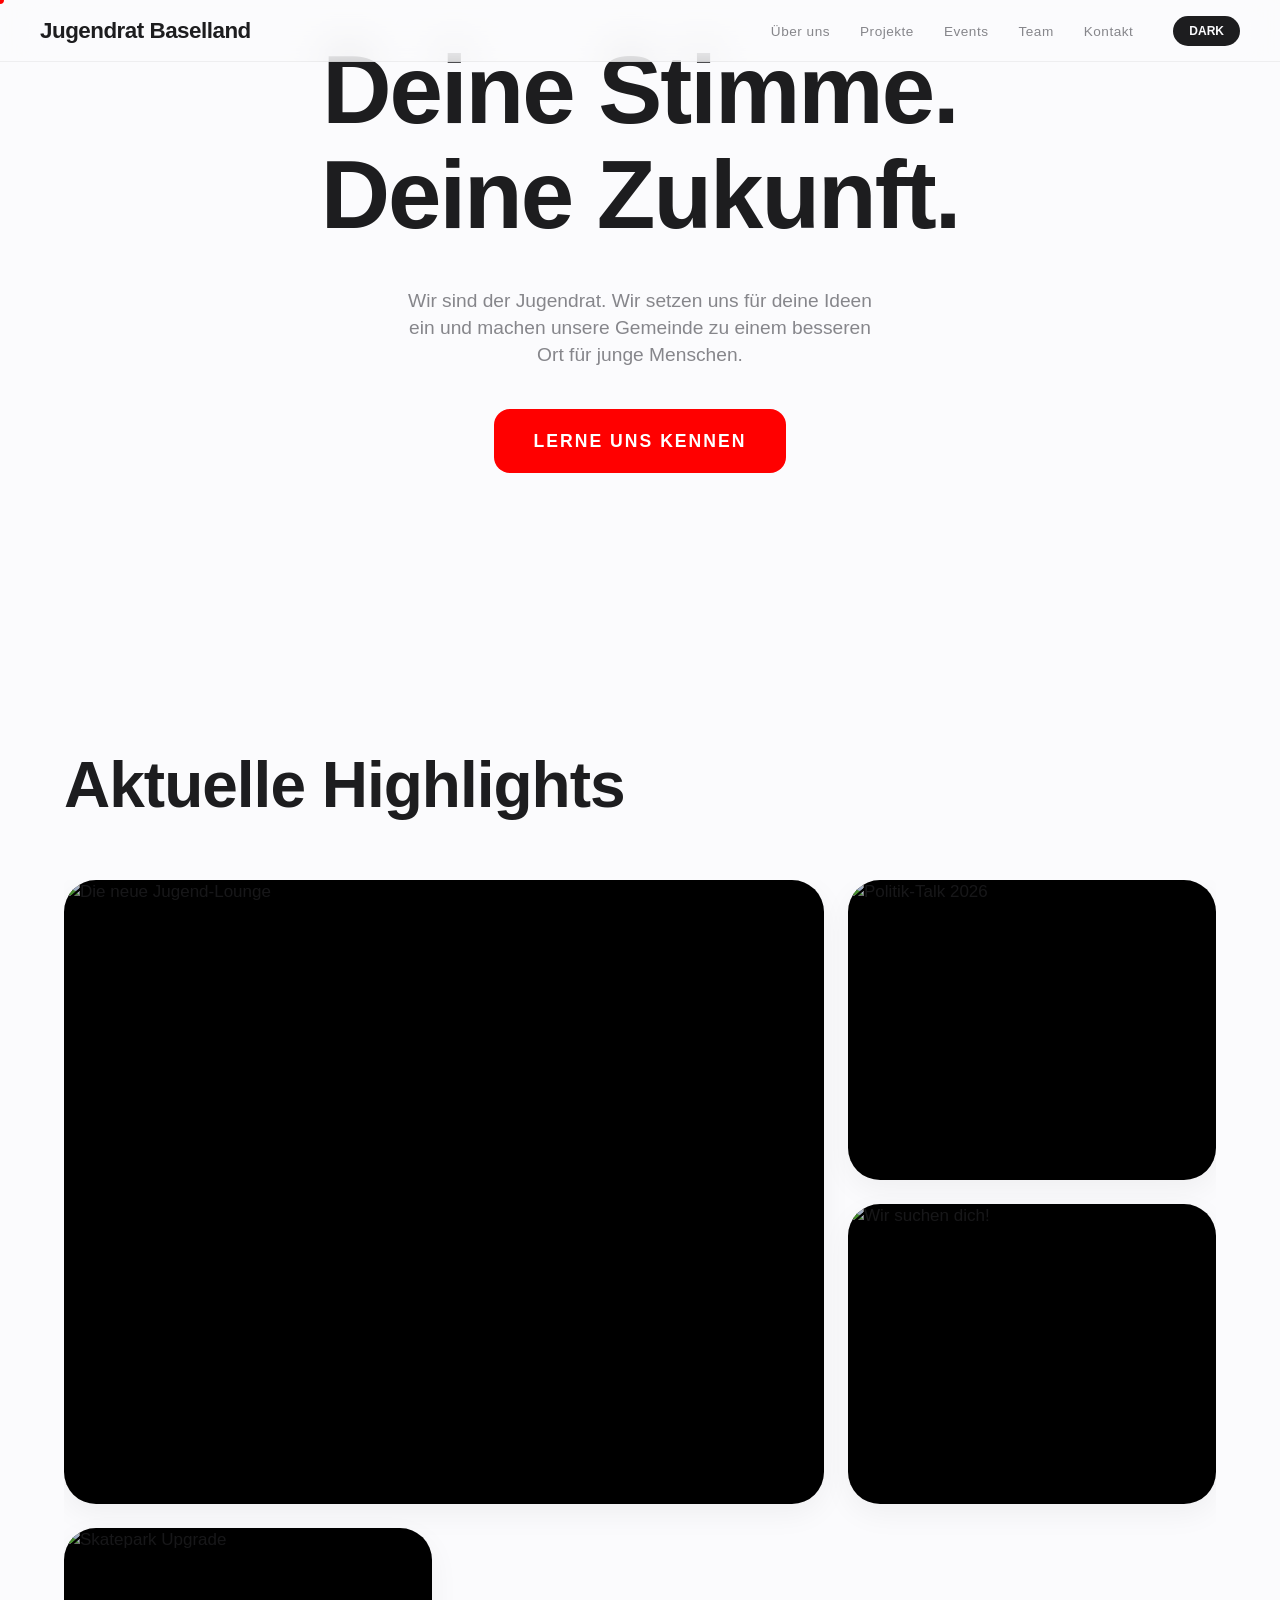
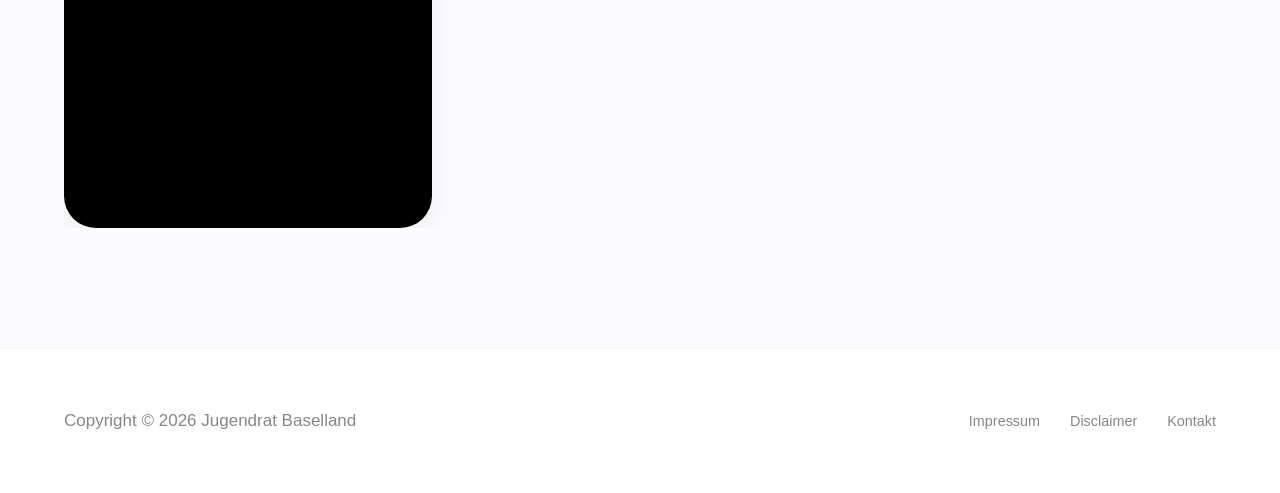
==== commit 17becc53: "updating website structure and styles and adding new data file" ====
--- a/index.html
+++ b/index.html
@@ -5,7 +5,9 @@
     <meta name="viewport" content="width=device-width, initial-scale=1.0">
     <title>Jugendrat Baselland</title>
     
-    <link rel="stylesheet" href="assets/css/style.css">
+    <link rel="stylesheet" href="assets/css/base.css">
+    <link rel="stylesheet" href="assets/css/layout.css">
+    <link rel="stylesheet" href="assets/css/components.css">
     
     <script src="assets/js/theme.js"></script>
     <script src="assets/js/loader.js"></script>
@@ -65,6 +67,7 @@
         </div>
     </footer>
 
-    <script src="assets/js/main.js" defer></script>
+    <script src="assets/js/data.js" defer></script>
+    <script src="assets/js/app.js" defer></script>
 </body>
 </html>
--- a/assets/css/base.css
+++ b/assets/css/base.css
@@ -0,0 +1,72 @@
+/* =========================================
+    BASE CSS - Global Settings, Resets & Utilities
+   ========================================= */
+
+:root {
+    --color-bg: #fbfbfd; /* Apple's signature off-white */
+    --color-text: #1d1d1f;
+    --color-gray: #86868b;
+    --color-accent: #FF0000;
+    --color-card-bg: #ffffff;
+
+    --glass-bg: rgba(251, 251, 253, 0.7);
+    --glass-border: rgba(0, 0, 0, 0.05);
+    --blur-effect: blur(20px);
+
+    /* Apple System Fonts */
+    --font-main: -apple-system, BlinkMacSystemFont, "SF Pro Display", "Segoe UI", Roboto, Helvetica, Arial, sans-serif;
+    
+    /* Buttery Smooth Apple Curves */
+    --transition-fast: all 0.3s cubic-bezier(0.25, 1, 0.5, 1);
+    --transition-main: all 0.8s cubic-bezier(0.16, 1, 0.3, 1);
+}
+
+:root.dark-mode {
+    --color-bg: #000000;
+    --color-text: #f5f5f7;
+    --color-card-bg: #1c1c1e;
+    --color-gray: #a1a1a6;
+    --glass-bg: rgba(0, 0, 0, 0.7);
+    --glass-border: rgba(255, 255, 255, 0.1);
+}
+
+* { margin: 0; padding: 0; box-sizing: border-box; }
+html { scroll-behavior: smooth; overflow-x: hidden; }
+html.loading { overflow: hidden; }
+
+body {
+    font-family: var(--font-main);
+    background-color: var(--color-bg);
+    color: var(--color-text);
+    line-height: 1.4;
+    font-size: 17px;
+    -webkit-font-smoothing: antialiased;
+    overflow-x: hidden;
+    transition: background-color var(--transition-main), color var(--transition-main);
+    cursor: none; /* Hide default cursor for custom dot */
+    -webkit-text-size-adjust: 100%;
+}
+
+img, video, svg { max-width: 100%; height: auto; }
+
+a { text-decoration: none; color: inherit; cursor: none; }
+ul { list-style: none; }
+
+/* =========================================
+   Touch Device Overrides (Global)
+   ========================================= */
+@media (hover: none) and (pointer: coarse) {
+    body { cursor: auto; }
+    a { cursor: pointer; }
+}
+
+/* =========================================
+   Scroll Reveal Animations
+   ========================================= */
+.reveal { opacity: 0; transform: translateY(60px); transition: opacity 1s cubic-bezier(0.16, 1, 0.3, 1), transform 1s cubic-bezier(0.16, 1, 0.3, 1); }
+.reveal.active { opacity: 1; transform: translateY(0); }
+
+/* Delay helpers for grids */
+.delay-1 { transition-delay: 0.1s; }
+.delay-2 { transition-delay: 0.2s; }
+.delay-3 { transition-delay: 0.3s; }
--- a/assets/css/layout.css
+++ b/assets/css/layout.css
@@ -0,0 +1,111 @@
+/* =========================================
+    LAYOUT CSS - Structural Elements
+   ========================================= */
+
+/* =========================================
+   Header
+   ========================================= */
+header {
+    position: fixed; top: 0; width: 100%;
+    padding: 15px 40px;
+    display: flex; justify-content: space-between; align-items: center;
+    z-index: 1000;
+    background: var(--glass-bg);
+    backdrop-filter: var(--blur-effect);
+    -webkit-backdrop-filter: var(--blur-effect);
+    border-bottom: 1px solid var(--glass-border);
+    transition: transform 0.5s cubic-bezier(0.16, 1, 0.3, 1);
+}
+
+header.header-hidden { transform: translateY(-100%); }
+
+.logo { font-weight: 700; font-size: 1.4rem; letter-spacing: -0.5px; }
+.nav-container { display: flex; align-items: center; gap: 40px; }
+nav ul { display: flex; gap: 30px; }
+
+nav a { font-size: 0.85rem; font-weight: 500; letter-spacing: 0.5px; color: var(--color-gray); transition: var(--transition-fast); }
+nav a:hover { color: var(--color-text); }
+
+#theme-toggle {
+    background: var(--color-text); color: var(--color-bg);
+    border: none; padding: 8px 16px; border-radius: 20px;
+    font-size: 0.75rem; font-weight: 600; text-transform: uppercase;
+    transition: var(--transition-fast);
+}
+#theme-toggle:hover { transform: scale(1.05); }
+
+/* =========================================
+   Layout & Typography
+   ========================================= */
+main { min-height: 100vh; }
+section { padding: 120px 5vw; max-width: 1600px; margin: 0 auto; }
+
+.section-title { font-size: clamp(2.5rem, 5vw, 4rem); font-weight: 700; letter-spacing: -1px; margin-bottom: 60px; line-height: 1.1; }
+
+/* Image Styling */
+.image-wrapper { width: 100%; border-radius: 24px; overflow: hidden; margin-bottom: 40px; }
+.image-wrapper img { width: 100%; height: 60vh; object-fit: cover; transition: transform 1.5s cubic-bezier(0.16, 1, 0.3, 1); }
+.image-wrapper:hover img { transform: scale(1.05); }
+
+/* =========================================
+   Grid Layouts
+   ========================================= */
+.grid-2 { display: grid; grid-template-columns: 1fr 1fr; gap: 40px; }
+.grid-3 { display: grid; grid-template-columns: repeat(3, 1fr); gap: 40px; }
+
+/* =========================================
+   Footer
+   ========================================= */
+footer { padding: 60px 5vw; background: var(--color-card-bg); border-top: 1px solid var(--glass-border); text-align: center; font-weight: 500; color: var(--color-gray); }
+
+/* Neuer Footer Style */
+.footer-content {
+    display: flex;
+    justify-content: space-between;
+    align-items: center;
+    flex-wrap: wrap;
+    gap: 20px;
+}
+
+.footer-links {
+    display: flex;
+    gap: 30px;
+}
+
+.footer-links a {
+    color: var(--color-gray);
+    font-size: 0.9rem;
+    transition: var(--transition-fast);
+}
+
+.footer-links a:hover {
+    color: var(--color-text);
+}
+
+/* Footer-Style für Legal Links auf Legal-Seiten anpassen (Kompakt) */
+.legal-footer {
+    padding: 30px 5vw;
+}
+
+/* =========================================
+   Mobile Responsive - Layout
+   ========================================= */
+@media (max-width: 900px) {
+    header { padding: 15px 20px; flex-direction: column; gap: 15px; }
+    .nav-container { flex-direction: column; gap: 10px; }
+    nav ul { flex-wrap: wrap; justify-content: center; gap: 15px; }
+    .grid-2, .grid-3 { grid-template-columns: 1fr; }
+    .image-wrapper img { height: 40vh; }
+    body { cursor: auto; }
+    a { cursor: pointer; }
+    section { padding: 80px 5vw; }
+    .section-title { margin-bottom: 40px; }
+}
+
+@media (max-width: 768px) {
+    .footer-content { flex-direction: column; text-align: center; }
+    section { padding: 60px 4vw; }
+    .section-title { font-size: clamp(1.8rem, 5vw, 3rem); margin-bottom: 30px; }
+    .grid-2, .grid-3 { gap: 20px; }
+    footer { padding: 40px 4vw; }
+}
--- a/assets/css/components.css
+++ b/assets/css/components.css
@@ -0,0 +1,1156 @@
+/* =========================================
+    COMPONENTS CSS - Isolated UI Components
+   ========================================= */
+
+/* =========================================
+   Custom Cursor (WOW Effect)
+   ========================================= */
+#cursor-dot {
+    position: fixed; top: 0; left: 0;
+    width: 8px; height: 8px;
+    background-color: var(--color-accent);
+    border-radius: 50%;
+    pointer-events: none;
+    z-index: 10000;
+    transform: translate(-50%, -50%);
+    transition: width 0.2s, height 0.2s, background-color 0.2s;
+}
+
+#cursor-dot.hovered {
+    width: 40px; height: 40px;
+    background-color: rgba(255, 0, 0, 0.2);
+    border: 1px solid var(--color-accent);
+}
+
+/* =========================================
+   Preloader
+   ========================================= */
+#loader {
+    position: fixed; top: 0; left: 0; width: 100%; height: 100%;
+    background-color: var(--color-bg);
+    display: flex; justify-content: center; align-items: center;
+    z-index: 9999;
+    transition: opacity 0.8s ease, visibility 0.8s ease;
+}
+
+#loader.hidden { opacity: 0; visibility: hidden; pointer-events: none; }
+.loader-logo { font-size: 3rem; font-weight: 800; letter-spacing: -1px; animation: pulse 1.5s infinite; color: var(--color-text); }
+@keyframes pulse { 0%, 100% { opacity: 1; transform: scale(1); } 50% { opacity: 0.5; transform: scale(0.95); } }
+
+/* =========================================
+   Apple-style Hero
+   ========================================= */
+.hero { height: 100vh; display: flex; flex-direction: column; justify-content: center; align-items: center; text-align: center; padding-top: 0; }
+.hero h1 { font-size: clamp(3rem, 8vw, 6rem); font-weight: 800; letter-spacing: -2px; line-height: 1.1; margin-bottom: 20px; }
+.hero p { font-size: clamp(1.2rem, 2vw, 1.8rem); color: var(--color-gray); max-width: 800px; padding: 0 5vw; }
+
+/* =========================================
+   Cards
+   ========================================= */
+.card {
+    background: var(--color-card-bg);
+    padding: 50px; border-radius: 24px;
+    box-shadow: 0 10px 40px rgba(0,0,0,0.03);
+    transition: var(--transition-fast);
+    word-wrap: break-word;
+    overflow-wrap: break-word;
+}
+
+.card:hover { transform: translateY(-10px) scale(1.02); box-shadow: 0 20px 40px rgba(0,0,0,0.08); }
+:root.dark-mode .card:hover { box-shadow: 0 20px 40px rgba(255,255,255,0.05); }
+
+.card img { width: 100%; height: 250px; object-fit: cover; border-radius: 12px; margin-bottom: 30px; }
+.card h3 { font-size: 1.8rem; font-weight: 700; margin-bottom: 15px; letter-spacing: -0.5px; }
+.card p { color: var(--color-gray); font-size: 1.1rem; line-height: 1.5; }
+
+/* =========================================
+   Horizontal Scroll Section (Projekte)
+   ========================================= */
+.horizontal-scroll-wrapper {
+    position: relative;
+    height: 400vh; /* Erzeugt den Platz zum Scrollen (4 Bildschirmlängen) */
+}
+
+.horizontal-scroll-sticky {
+    position: sticky;
+    top: 0;
+    height: 100vh;
+    width: 100%;
+    overflow: hidden;
+    display: flex;
+    align-items: center;
+}
+
+.horizontal-scroll-track {
+    display: flex;
+    gap: 5vw;
+    padding: 0 5vw;
+    width: max-content;
+    will-change: transform; /* Hardware-Beschleunigung für absolute Flüssigkeit */
+}
+
+.hz-item {
+    width: 60vw;
+    height: 70vh;
+    border-radius: 24px;
+    overflow: hidden;
+    position: relative;
+    flex-shrink: 0;
+    box-shadow: 0 20px 50px rgba(0,0,0,0.1);
+    cursor: none; /* Custom Cursor aktivieren */
+}
+
+:root.dark-mode .hz-item { box-shadow: 0 20px 50px rgba(255,255,255,0.05); }
+
+.hz-item img {
+    width: 100%;
+    height: 100%;
+    object-fit: cover;
+    transition: transform 1.5s cubic-bezier(0.16, 1, 0.3, 1);
+}
+
+.hz-item:hover img { transform: scale(1.05); }
+
+/* Schwebende Info-Box im Apple-Glas-Design */
+.hz-info {
+    position: absolute;
+    bottom: 40px;
+    left: 40px;
+    background: var(--glass-bg);
+    backdrop-filter: var(--blur-effect);
+    -webkit-backdrop-filter: var(--blur-effect);
+    padding: 30px;
+    border-radius: 16px;
+    border: 1px solid var(--glass-border);
+    max-width: 80%;
+    transition: var(--transition-fast);
+}
+
+.hz-info h3 { font-size: 2rem; margin-bottom: 10px; font-weight: 700; letter-spacing: -1px; }
+.hz-info p { color: var(--color-gray); }
+
+/* Responsive Fallback: Auf dem Handy normal untereinander */
+@media (max-width: 900px) {
+    .horizontal-scroll-wrapper { height: auto; padding: 50px 0; }
+    .horizontal-scroll-sticky { position: relative; height: auto; overflow: visible; }
+    .horizontal-scroll-track { flex-direction: column; width: 100%; padding: 0 5vw; gap: 30px; }
+    .hz-item { width: 100%; height: 50vh; }
+    .hz-info { bottom: 20px; left: 20px; right: 20px; max-width: none; padding: 20px; }
+    .hz-info h3 { font-size: 1.5rem; }
+}
+
+/* =========================================
+   Contact Section & Floating Labels
+   ========================================= */
+.contact-section {
+    display: grid;
+    grid-template-columns: 1fr 1fr;
+    gap: 60px;
+    align-items: start;
+}
+
+.contact-info { display: flex; flex-direction: column; gap: 20px; }
+
+.contact-form {
+    background: var(--color-card-bg);
+    padding: 50px;
+    border-radius: 24px;
+    box-shadow: 0 10px 40px rgba(0,0,0,0.03);
+    transition: var(--transition-fast);
+}
+
+:root.dark-mode .contact-form { box-shadow: 0 20px 40px rgba(255,255,255,0.05); }
+
+.form-group { position: relative; margin-bottom: 30px; }
+
+/* Das Eingabefeld */
+.form-control {
+    width: 100%;
+    padding: 24px 20px 10px; /* Platz für das schwebende Label schaffen */
+    font-size: 1.1rem;
+    border: 1px solid var(--glass-border);
+    border-radius: 12px;
+    background: var(--color-bg);
+    color: var(--color-text);
+    outline: none;
+    transition: var(--transition-fast);
+    font-family: var(--font-main);
+}
+
+.form-control:focus {
+    border-color: var(--color-gray);
+    box-shadow: 0 0 0 4px rgba(134, 134, 139, 0.1);
+}
+
+textarea.form-control { resize: vertical; min-height: 160px; }
+
+/* Das Label (Startposition) */
+.form-label {
+    position: absolute;
+    top: 18px;
+    left: 20px;
+    font-size: 1.1rem;
+    color: var(--color-gray);
+    pointer-events: none; /* Klicks gehen durch das Label hindurch aufs Feld */
+    transition: var(--transition-fast);
+    transform-origin: left top;
+}
+
+/* Die Magie: Floating Effect */
+/* Wenn das Feld fokussiert ist ODER der unsichtbare Placeholder NICHT gezeigt wird (weil Text drin steht) */
+.form-control:focus ~ .form-label,
+.form-control:not(:placeholder-shown) ~ .form-label {
+    transform: translateY(-10px) scale(0.75);
+    color: var(--color-text);
+    font-weight: 600;
+}
+
+/* Submit Button */
+.btn-submit {
+    display: inline-block;
+    width: 100%;
+    padding: 18px;
+    background: var(--color-text);
+    color: var(--color-bg);
+    border: none;
+    border-radius: 12px;
+    font-size: 1.1rem;
+    font-weight: 600;
+    cursor: none; /* Custom Cursor */
+    transition: all 0.4s cubic-bezier(0.16, 1, 0.3, 1);
+    text-align: center;
+}
+
+.btn-submit:hover { transform: translateY(-3px) scale(1.02); box-shadow: 0 10px 20px rgba(0,0,0,0.1); }
+:root.dark-mode .btn-submit:hover { box-shadow: 0 10px 20px rgba(255,255,255,0.2); }
+
+@media (max-width: 900px) {
+    .contact-section { grid-template-columns: 1fr; }
+    .contact-form { padding: 30px; }
+}
+
+@media (max-width: 768px) {
+    .card { padding: 30px; border-radius: 16px; }
+    .card h3 { font-size: 1.4rem; }
+    .card img { height: 180px; }
+    .hero { height: auto; min-height: 80vh; padding: 100px 5vw 60px; }
+    .hero h1 { letter-spacing: -1px; }
+    .contact-form { padding: 20px; border-radius: 16px; }
+}
+
+/* =========================================
+   Über Uns - Artistic & Interactive
+   ========================================= */
+
+/* Endlos durchlaufender Text (Marquee) */
+.marquee-container {
+    width: 100%;
+    overflow: hidden;
+    white-space: nowrap;
+    padding: 20px 0;
+    position: relative;
+    margin-bottom: -80px; /* Zieht das nachfolgende Bild in den Text */
+    z-index: 0;
+}
+
+.marquee-text {
+    display: inline-block;
+    font-size: clamp(4rem, 10vw, 10rem);
+    font-weight: 800;
+    color: transparent;
+    -webkit-text-stroke: 3px var(--color-text); /* Umriss-Schrift */
+    text-transform: uppercase;
+    animation: marquee 40s linear infinite;
+    letter-spacing: -2px;
+    opacity: 0.3;
+}
+
+@media (max-width: 768px) {
+    .marquee-text { -webkit-text-stroke: 2px var(--color-text); }
+    .marquee-container { margin-bottom: -40px; }
+}
+
+:root.dark-mode .marquee-text { opacity: 0.15; }
+
+@keyframes marquee {
+    0% { transform: translateX(0); }
+    100% { transform: translateX(-50%); }
+}
+
+/* Künstlerisches Einzel-Portrait */
+.artistic-portrait {
+    position: relative;
+    width: 100%;
+    height: 75vh;
+    border-radius: 32px;
+    overflow: hidden;
+    margin: 60px 0;
+    display: flex;
+    align-items: center;
+    justify-content: center;
+    z-index: 1;
+}
+
+@media (max-width: 768px) {
+    .artistic-portrait { height: 50vh; margin: 30px 0; border-radius: 24px; }
+    .artistic-overlay { padding: 30px; max-width: 90%; transform: translateY(0); opacity: 1; }
+}
+
+.artistic-portrait img {
+    position: absolute;
+    top: 0; left: 0;
+    width: 100%; height: 100%;
+    object-fit: cover;
+    z-index: 1;
+    transition: transform 2s cubic-bezier(0.16, 1, 0.3, 1);
+}
+
+.artistic-portrait:hover img { transform: scale(1.05); }
+
+/* Schwebende Info-Karte auf dem Portrait */
+.artistic-overlay {
+    position: relative;
+    z-index: 2;
+    background: var(--glass-bg);
+    backdrop-filter: var(--blur-effect);
+    -webkit-backdrop-filter: var(--blur-effect);
+    padding: 50px;
+    border-radius: 24px;
+    text-align: center;
+    border: 1px solid var(--glass-border);
+    transform: translateY(50px);
+    opacity: 0;
+    transition: all 0.8s cubic-bezier(0.16, 1, 0.3, 1);
+    max-width: 500px;
+}
+
+.artistic-portrait:hover .artistic-overlay {
+    transform: translateY(0);
+    opacity: 1;
+}
+
+/* Spielerisches Team Grid */
+.team-grid {
+    display: grid;
+    grid-template-columns: repeat(auto-fit, minmax(280px, 1fr));
+    gap: 30px;
+    margin-top: 40px;
+}
+
+.team-member {
+    position: relative;
+    border-radius: 24px;
+    overflow: hidden;
+    aspect-ratio: 3/4; /* Perfektes Portrait-Format */
+    cursor: none;
+    background: #000; /* Dunkler Hintergrund für den Reveal-Effekt */
+}
+
+/* Der magische Reveal-Effekt */
+.team-member img {
+    width: 100%; height: 100%;
+    object-fit: cover;
+    filter: grayscale(100%) blur(8px);
+    opacity: 0.4;
+    transition: all 0.7s cubic-bezier(0.16, 1, 0.3, 1);
+}
+
+.team-member:hover img {
+    filter: grayscale(0%) blur(0px);
+    opacity: 1;
+    transform: scale(1.08);
+}
+
+/* Namensschild, das reinslidet */
+.team-info {
+    position: absolute;
+    bottom: -80px; /* Versteckt unter dem Rand */
+    left: 0;
+    width: 100%;
+    padding: 40px 20px 20px;
+    background: linear-gradient(to top, rgba(0,0,0,0.9), transparent);
+    color: #fff;
+    transition: all 0.5s cubic-bezier(0.16, 1, 0.3, 1);
+    text-align: center;
+}
+
+.team-info h3 { font-size: 1.5rem; font-weight: 700; margin-bottom: 5px; }
+.team-info p { color: #ccc; font-size: 0.9rem; text-transform: uppercase; letter-spacing: 2px; }
+
+.team-member:hover .team-info {
+    bottom: 0; /* Slidet nach oben */
+}
+
+/* =========================================
+   Event Portal - Interactive List
+   ========================================= */
+.events-portal {
+    display: flex;
+    gap: 60px;
+    position: relative;
+    padding-bottom: 100px;
+}
+
+/* Linke Seite: Die Liste */
+.events-list {
+    flex: 1;
+    display: flex;
+    flex-direction: column;
+}
+
+.event-row {
+    display: flex;
+    align-items: center;
+    padding: 50px 0;
+    border-bottom: 1px solid var(--glass-border);
+    transition: var(--transition-main);
+    cursor: none;
+    position: relative;
+}
+
+/* Der Fokus-Effekt: Dimmt andere ab, wenn die Liste gehovert wird */
+.events-list:hover .event-row:not(:hover) {
+    opacity: 0.3;
+    filter: blur(2px);
+}
+
+.event-row:hover {
+    transform: translateX(30px); /* Slidet spielerisch nach rechts */
+}
+
+.event-date {
+    font-size: 1.2rem;
+    font-weight: 600;
+    color: var(--color-gray);
+    width: 150px;
+    flex-shrink: 0;
+}
+
+.event-info h3 {
+    font-size: clamp(2rem, 4vw, 3.5rem);
+    font-weight: 800;
+    letter-spacing: -1.5px;
+    margin-bottom: 10px;
+}
+
+.event-info p {
+    color: var(--color-gray);
+    font-size: 1.1rem;
+}
+
+/* Mobile Bild-Platzhalter (auf Desktop versteckt) */
+.event-mobile-img {
+    display: none;
+    width: 100%;
+    height: 300px;
+    object-fit: cover;
+    border-radius: 16px;
+    margin-top: 20px;
+}
+
+/* Rechte Seite: Sticky Image Reveal */
+.events-visuals {
+    width: 40vw;
+    height: 70vh;
+    position: sticky;
+    top: 15vh; /* Bleibt beim Scrollen hier stehen */
+    border-radius: 24px;
+    overflow: hidden;
+    box-shadow: 0 30px 60px rgba(0,0,0,0.1);
+}
+
+:root.dark-mode .events-visuals { box-shadow: 0 30px 60px rgba(255,255,255,0.05); }
+
+.event-img {
+    position: absolute;
+    top: 0; left: 0;
+    width: 100%; height: 100%;
+    object-fit: cover;
+    opacity: 0;
+    transform: scale(1.1);
+    transition: opacity 0.8s cubic-bezier(0.16, 1, 0.3, 1), transform 1.5s cubic-bezier(0.16, 1, 0.3, 1);
+    z-index: 1;
+}
+
+/* Aktives Bild wird eingeblendet und herangezoomt */
+.event-img.active {
+    opacity: 1;
+    transform: scale(1);
+    z-index: 2;
+}
+
+/* Responsive: Auf Handys das Sticky-Layout auflösen */
+@media (max-width: 1000px) {
+    .events-portal { flex-direction: column; }
+    .events-visuals { display: none; } /* Sticky Container verstecken */
+    .event-mobile-img { display: block; } /* Mobile Bilder zeigen */
+    .event-row { flex-direction: column; align-items: flex-start; padding: 30px 0; }
+    .event-row:hover { transform: none; }
+    .events-list:hover .event-row:not(:hover) { opacity: 1; filter: none; }
+    .event-date { margin-bottom: 10px; width: auto; }
+    .events-portal { padding-bottom: 40px; }
+}
+
+@media (max-width: 768px) {
+    .event-info h3 { font-size: clamp(1.5rem, 4vw, 2.5rem); }
+    .event-mobile-img { height: 200px; }
+}
+
+/* =========================================
+   Team Section - 3D Trading Cards
+   ========================================= */
+.team-cards-grid {
+    display: grid;
+    grid-template-columns: repeat(auto-fit, minmax(300px, 1fr));
+    gap: 40px;
+    padding: 20px 0;
+    margin-top: 40px;
+}
+
+/* Der Container, der die 3D-Perspektive definiert (zwingend nötig!) */
+.flip-card-scene {
+    aspect-ratio: 3/4; /* Kartenformat */
+    perspective: 2000px; /* Gibt dem 3D-Raum Tiefe. Kleinerer Wert = extremerer Effekt */
+    cursor: none; /* Custom Cursor dot verwenden */
+    will-change: transform;
+}
+
+/* Der innere Wrapper, der sich tatsächlich dreht */
+.flip-card-inner {
+    position: relative;
+    width: 100%;
+    height: 100%;
+    text-align: center;
+    transition: transform 1.2s cubic-bezier(0.16, 1, 0.3, 1); /* Apple-Bezier Kurve */
+    transform-style: preserve-3d; /* Zwingend, damit die Vorder-/Rückseite 3D wirken */
+    border-radius: 24px;
+    box-shadow: 0 15px 40px rgba(0,0,0,0.1);
+}
+
+:root.dark-mode .flip-card-inner { box-shadow: 0 15px 40px rgba(255,255,255,0.05); }
+
+/* Die Magie: Bei Hover dreht sich der innere Wrapper */
+.flip-card-scene:hover .flip-card-inner {
+    transform: rotateY(180deg);
+}
+
+/* Gemeinsame Stile für Vorder- und Rückseite */
+.flip-card-front, .flip-card-back {
+    position: absolute;
+    width: 100%;
+    height: 100%;
+    -webkit-backface-visibility: hidden; /* Versteckt die Rückseite des Elements */
+    backface-visibility: hidden;
+    border-radius: 24px;
+    overflow: hidden;
+    display: flex;
+    flex-direction: column;
+}
+
+/* --- Vorderseite --- */
+.flip-card-front {
+    background: #000; /* Falls Bild nicht lädt */
+    color: #fff;
+    z-index: 2; /* Liegt oben auf */
+}
+
+.flip-card-front img {
+    width: 100%;
+    height: 100%;
+    object-fit: cover;
+    transition: transform 1.5s cubic-bezier(0.16, 1, 0.3, 1);
+}
+
+/* Sanfter Zoom-In auf der Vorderseite beim Hovern (spieleriisch) */
+.flip-card-scene:hover .flip-card-front img { transform: scale(1.05); }
+
+.flip-card-front-info {
+    position: absolute;
+    bottom: 0; left: 0;
+    width: 100%;
+    padding: 30px;
+    background: linear-gradient(to top, rgba(0,0,0,1), transparent);
+    text-align: left;
+}
+
+.flip-card-front-info h3 {
+    font-size: 1.8rem; font-weight: 700;
+    letter-spacing: -0.5px; margin-bottom: 5px;
+}
+
+.flip-card-front-info p {
+    color: #ccc; text-transform: uppercase;
+    letter-spacing: 1px; font-size: 0.8rem; font-weight: 600;
+}
+
+/* --- Rückseite --- */
+.flip-card-back {
+    background: var(--glass-bg); /* Apple Glas Design */
+    backdrop-filter: var(--blur-effect);
+    -webkit-backdrop-filter: var(--blur-effect);
+    color: var(--color-text);
+    transform: rotateY(180deg); /* Ist initial umgedreht */
+    z-index: 1; /* Liegt hinter der Vorderseite */
+    padding: 40px;
+    justify-content: space-between;
+    border: 1px solid var(--glass-border);
+}
+
+/* Schatten-Simulation auf der Rückseite (Wird dunkler, wenn sie weg-dreht) */
+.flip-card-back::after {
+    content: '';
+    position: absolute; top: 0; left: 0;
+    width: 100%; height: 100%;
+    background: rgba(0,0,0,0.3);
+    border-radius: 24px;
+    opacity: 0;
+    transition: opacity 1.2s cubic-bezier(0.16, 1, 0.3, 1);
+    z-index: 0;
+}
+
+.flip-card-scene:hover .flip-card-back::after { opacity: 0; }
+.flip-card-scene:not(:hover) .flip-card-back::after { opacity: 1; } /* Schatten, wenn umgedreht */
+
+/* Layout auf der Rückseite */
+.card-back-header { text-align: left; position: relative; z-index: 1; }
+.card-back-header h3 { font-size: 1.5rem; margin-bottom: 10px; }
+.card-back-meta { color: var(--color-gray); font-size: 0.9rem; line-height: 1.5; }
+.card-back-meta strong { color: var(--color-text); font-weight: 600; }
+
+.card-back-quote {
+    font-size: 1.1rem; font-style: italic;
+    font-weight: 500; color: var(--color-text);
+    position: relative; z-index: 1; margin: 30px 0;
+}
+.card-back-quote::before { content: '“'; color: var(--color-accent); font-size: 2rem; }
+
+.card-back-action { position: relative; z-index: 1; text-align: right; }
+.card-back-action a { font-size: 0.85rem; font-weight: 600; text-transform: uppercase; letter-spacing: 1px; color: var(--color-accent); transition: var(--transition-fast); }
+.card-back-action a:hover { text-decoration: underline; }
+
+/* Responsive: Auf Handys das 3D-Hovern ggf. deaktivieren oder stapeln */
+@media (max-width: 900px) {
+    .team-cards-grid { grid-template-columns: 1fr; max-width: 500px; margin-left: auto; margin-right: auto; }
+    .flip-card-scene { aspect-ratio: auto; height: auto; }
+    /* Auf Handys lieber keine 3D-Drehung, sondern normal stapeln oder Klick-Event nutzen */
+    .flip-card-inner { position: relative; transform: none !important; box-shadow: none; display: flex; flex-direction: column; gap: 20px; }
+    .flip-card-front, .flip-card-back { position: relative; transform: none !important; aspect-ratio: 3/4; border-radius: 16px; backface-visibility: visible; }
+    .flip-card-back { border: 1px solid var(--glass-border); padding: 30px; }
+    .flip-card-back::after { display: none; }
+}
+
+@media (max-width: 768px) {
+    .team-cards-grid { max-width: 100%; gap: 30px; }
+    .flip-card-back { padding: 20px; }
+    .flip-card-front-info h3 { font-size: 1.4rem; }
+    .card-back-quote { font-size: 1rem; margin: 20px 0; }
+}
+
+/* =========================================
+   Legal Pages (Impressum & Disclaimer)
+   ========================================= */
+.legal-content {
+    max-width: 800px; /* Begrenzte Breite für optimale Lesbarkeit */
+    margin: 0 auto;
+    display: flex;
+    flex-direction: column;
+    gap: 40px;
+    padding-bottom: 100px;
+}
+
+.legal-block {
+    background: var(--color-card-bg);
+    padding: 40px;
+    border-radius: 24px;
+    border: 1px solid var(--glass-border);
+    box-shadow: 0 10px 30px rgba(0,0,0,0.02);
+    transition: var(--transition-fast);
+}
+
+:root.dark-mode .legal-block { box-shadow: 0 10px 30px rgba(255,255,255,0.02); }
+
+.legal-block h2 {
+    font-size: 1.5rem;
+    margin-bottom: 20px;
+    color: var(--color-text);
+}
+
+.legal-block p, .legal-block ul, .legal-block a {
+    color: var(--color-gray);
+    line-height: 1.8;
+    margin-bottom: 10px;
+    word-wrap: break-word;
+    overflow-wrap: break-word;
+}
+
+@media (max-width: 768px) {
+    .legal-content { gap: 20px; padding-bottom: 60px; }
+    .legal-block { padding: 25px; border-radius: 16px; }
+    .legal-block h2 { font-size: 1.3rem; }
+}
+
+/* =========================================
+   404 Page - The Flipped World
+   ========================================= */
+
+/* Der Fullscreen-Perspektiven-Container */
+.error-scene {
+    width: 100vw;
+    height: 100vh;
+    perspective: 2500px; /* Gibt dem 3D-Raum Tiefe */
+    overflow: hidden;
+    cursor: none; /* Custom Cursor dot */
+}
+
+/* Der innere Wrapper, der die gesamte Welt dreht */
+.error-world {
+    width: 100%;
+    height: 100%;
+    position: relative;
+    transform-style: preserve-3d;
+    transition: transform 1.5s cubic-bezier(0.16, 1, 0.3, 1);
+}
+
+/* Magie: Bei Hover auf das 404-Element dreht sich die gesamte WELT */
+.error-scene:hover .error-world {
+    transform: rotateY(180deg);
+}
+
+/* Vorder- und Rückseite der Welt */
+.error-front, .error-back {
+    width: 100%;
+    height: 100%;
+    position: absolute;
+    top: 0; left: 0;
+    -webkit-backface-visibility: hidden;
+    backface-visibility: hidden;
+    display: flex;
+    flex-direction: column;
+    justify-content: center;
+    align-items: center;
+    text-align: center;
+    padding: 10vw;
+}
+
+/* --- Vorderseite --- */
+.error-front {
+    background: var(--color-bg);
+}
+
+.giant-404 {
+    font-size: clamp(8rem, 25vw, 20rem); /* Riesig und responsiv */
+    font-weight: 800;
+    letter-spacing: -10px;
+    line-height: 1;
+    transition: color 0.3s var(--transition-main);
+}
+
+/* Ein kleiner Glitch-Effekt beim Hover (vor dem Drehen) */
+.giant-404::before {
+    content: '404';
+    position: absolute;
+    top: 0; left: 0;
+    width: 100%; height: 100%;
+    color: var(--color-accent);
+    opacity: 0;
+    transform: translateX(-5px);
+    transition: all 0.2s var(--transition-main);
+}
+
+.error-scene:hover .giant-404::before { opacity: 0.1; }
+
+/* --- Rückseite --- */
+.error-back {
+    background: #000; /* Rückseite der Welt ist dunkel */
+    color: #fff;
+    transform: rotateY(180deg); /* Ist initial umgedreht */
+    justify-content: center;
+}
+
+.error-back h3 { font-size: 2.5rem; margin-bottom: 20px; font-weight: 700; }
+.error-back p { color: #ccc; font-size: 1.2rem; max-width: 600px; margin-bottom: 40px; }
+
+/* Der massive Beam-Me-Home Button */
+.btn-beam {
+    display: inline-block;
+    padding: 20px 40px;
+    background: var(--color-accent); /* Roter Akzent */
+    color: #fff;
+    border-radius: 16px;
+    font-size: 1.1rem;
+    font-weight: 700;
+    text-transform: uppercase;
+    letter-spacing: 2px;
+    transition: all 0.4s cubic-bezier(0.16, 1, 0.3, 1);
+}
+
+.btn-beam:hover {
+    transform: scale(1.1) translateY(-5px);
+    box-shadow: 0 10px 30px rgba(255,0,0,0.3);
+}
+
+/* Responsive Fallback: Auf Handys lieber keine Fullscreen-Drehung */
+@media (max-width: 900px) {
+    .error-scene { height: auto; perspective: none; cursor: pointer; }
+    .error-world { transform: none !important; display: flex; flex-direction: column; }
+    .error-front, .error-back { position: relative; height: 50vh; transform: none !important; backface-visibility: visible; padding: 10vh 5vw; }
+    .error-back { background: var(--color-card-bg); color: var(--color-text); border-top: 1px solid var(--glass-border); }
+}
+
+@media (max-width: 768px) {
+    .giant-404 { letter-spacing: -5px; }
+    .error-front, .error-back { padding: 8vh 5vw; min-height: 50vh; height: auto; }
+    .error-back h3 { font-size: 1.8rem; }
+    .error-back p { font-size: 1rem; }
+    .btn-beam { padding: 16px 30px; font-size: 1rem; }
+}
+
+/* =========================================
+   Homepage - Dynamic Bento Box Grid
+   ========================================= */
+.bento-grid {
+    display: grid;
+    grid-template-columns: repeat(auto-fit, minmax(280px, 1fr));
+    grid-auto-rows: 300px;
+    gap: 24px;
+    margin-top: 40px;
+    max-width: 100%;
+    overflow: hidden;
+}
+
+/* Bento Item Base */
+.bento-item {
+    position: relative;
+    border-radius: 32px;
+    overflow: hidden;
+    cursor: none;
+    background: #000; /* Fallback */
+    box-shadow: 0 10px 30px rgba(0,0,0,0.05);
+    transform: translateZ(0); /* Hardware Acceleration */
+}
+
+/* Mach die erste Kachel größer (Apple Style) */
+@media (min-width: 900px) {
+    .bento-item:nth-child(1) {
+        grid-column: span 2;
+        grid-row: span 2;
+    }
+}
+
+.bento-img {
+    position: absolute;
+    top: 0; left: 0;
+    width: 100%; height: 100%;
+    object-fit: cover;
+    transition: transform 1.2s cubic-bezier(0.16, 1, 0.3, 1), filter 0.8s ease;
+    filter: brightness(0.8);
+}
+
+.bento-item:hover .bento-img {
+    transform: scale(1.05);
+    filter: brightness(0.5); /* Wird dunkler, damit man den Text besser lesen kann */
+}
+
+.bento-content {
+    position: absolute;
+    bottom: -20px; /* Leicht nach unten verschoben für den Slide-Effekt */
+    left: 0;
+    width: 100%;
+    padding: 40px 30px 30px;
+    background: linear-gradient(to top, rgba(0,0,0,0.9), transparent);
+    color: #fff;
+    opacity: 0;
+    transition: all 0.6s cubic-bezier(0.16, 1, 0.3, 1);
+}
+
+.bento-item:hover .bento-content {
+    bottom: 0;
+    opacity: 1;
+}
+
+.bento-tag {
+    display: inline-block;
+    padding: 6px 12px;
+    background: var(--color-accent);
+    color: #fff;
+    font-size: 0.75rem;
+    font-weight: 700;
+    text-transform: uppercase;
+    letter-spacing: 1px;
+    border-radius: 50px;
+    margin-bottom: 15px;
+}
+
+.bento-content h3 {
+    font-size: clamp(1.5rem, 3vw, 2.5rem);
+    font-weight: 700;
+    margin-bottom: 10px;
+    line-height: 1.1;
+}
+
+.bento-content p {
+    font-size: 1rem;
+    color: #ddd;
+    display: -webkit-box;
+    -webkit-line-clamp: 2; /* Kürzt den Text nach 2 Zeilen ab */
+    -webkit-box-orient: vertical;
+    overflow: hidden;
+}
+
+@media (max-width: 768px) {
+    .bento-grid { grid-template-columns: 1fr; grid-auto-rows: 250px; gap: 16px; }
+    .bento-content { bottom: 0; opacity: 1; padding: 30px 20px 20px; }
+    .bento-img { filter: brightness(0.6); }
+}
+
+/* =========================================
+   Projekte - Abgeschlossene Projekte (Film Roll)
+   ========================================= */
+.film-roll-wrapper {
+    position: relative;
+    height: 300vh; /* Macht den Bereich extra lang, damit wir viel Scroll-Weg haben */
+    margin-top: 100px;
+    z-index: 5;
+}
+
+.film-roll-sticky {
+    position: sticky;
+    top: 0;
+    height: 100vh;
+    display: flex;
+    align-items: center;
+    overflow: hidden;
+    background: var(--color-bg); /* Passt sich Dark/Light Mode an */
+}
+
+.film-roll-title {
+    position: absolute;
+    top: 15vh;
+    left: 5vw;
+    font-size: clamp(2rem, 4vw, 3.5rem);
+    font-weight: 800;
+    z-index: 10;
+}
+
+.film-roll-track {
+    display: flex;
+    gap: 40px;
+    padding: 0 5vw;
+    will-change: transform;
+    /* Die Breite ergibt sich automatisch aus den Karten */
+}
+
+.film-card {
+    flex: 0 0 400px; /* Feste Breite für jede Karte */
+    height: 550px;
+    border-radius: 24px;
+    position: relative;
+    overflow: hidden;
+    cursor: none;
+    filter: grayscale(100%); /* Startet Schwarz-Weiß (Vergangenheit) */
+    transition: filter 0.6s ease, transform 0.6s cubic-bezier(0.16, 1, 0.3, 1);
+    box-shadow: 0 20px 40px rgba(0,0,0,0.15);
+}
+
+.film-card:hover {
+    filter: grayscale(0%); /* Wird bunt bei Hover */
+    transform: scale(1.03) rotate(2deg); /* Spielerische Neigung */
+    z-index: 2;
+}
+
+.film-card img {
+    width: 100%;
+    height: 100%;
+    object-fit: cover;
+}
+
+.film-info {
+    position: absolute;
+    bottom: 0;
+    left: 0;
+    width: 100%;
+    padding: 40px 30px 30px;
+    background: linear-gradient(to top, rgba(0,0,0,0.95), transparent);
+    color: #fff;
+}
+
+.film-info h3 { font-size: 1.8rem; margin-bottom: 5px; }
+.film-info p { font-size: 1rem; color: #ccc; }
+
+/* Responsive: Auf Handys schalten wir das auf normales seitliches Wischen (Swipe) um */
+@media (max-width: 768px) {
+    .film-roll-wrapper { height: auto; margin-top: 50px; overflow: hidden; }
+    .film-roll-sticky { position: relative; height: auto; overflow-x: auto; -webkit-overflow-scrolling: touch; padding: 100px 0 40px; scroll-snap-type: x mandatory; }
+    .film-roll-title { top: 20px; }
+    .film-roll-track { transform: none !important; padding: 0 20px; }
+    .film-card { flex: 0 0 85vw; height: 450px; filter: grayscale(0%); scroll-snap-align: center; cursor: pointer; }
+    .film-info h3 { font-size: 1.4rem; }
+}
+
+/* =========================================
+   Kontakt - Interactive Form & Magnetic Button
+   ========================================= */
+.contact-grid {
+    display: grid;
+    grid-template-columns: 1fr 1fr;
+    gap: 60px;
+    margin-top: 40px;
+}
+
+.contact-info-box {
+    background: var(--glass-bg);
+    backdrop-filter: var(--blur-effect);
+    -webkit-backdrop-filter: var(--blur-effect);
+    padding: 50px;
+    border-radius: 32px;
+    border: 1px solid var(--glass-border);
+    box-shadow: 0 20px 40px rgba(0,0,0,0.05);
+}
+
+.contact-info-box h2 { font-size: 2.5rem; margin-bottom: 20px; }
+.contact-info-box p { color: var(--color-gray); font-size: 1.1rem; line-height: 1.6; margin-bottom: 30px; }
+
+/* Floating Label Formular */
+.modern-form {
+    display: flex;
+    flex-direction: column;
+    gap: 35px;
+}
+
+.form-group {
+    position: relative;
+    width: 100%;
+}
+
+/* Die Inputs (unsichtbarer Rahmen, nur Linie unten) */
+.form-control {
+    width: 100%;
+    background: transparent;
+    border: none;
+    border-bottom: 2px solid var(--glass-border);
+    padding: 10px 0;
+    font-size: 1.2rem;
+    color: var(--color-text);
+    transition: var(--transition-main);
+    resize: none; /* Verhindert hässliches Textarea-Resizen */
+}
+
+/* Der leuchtende Strich beim Anklicken */
+.form-control:focus {
+    outline: none;
+    border-bottom-color: var(--color-accent);
+}
+
+/* Das fliegende Label */
+.floating-label {
+    position: absolute;
+    left: 0;
+    top: 10px;
+    color: var(--color-gray);
+    font-size: 1.2rem;
+    pointer-events: none; /* Klicks gehen durch das Label hindurch */
+    transition: 0.3s cubic-bezier(0.16, 1, 0.3, 1);
+}
+
+/* Die Magie: Wenn fokussiert ODER wenn Text drinsteht (dank placeholder=" ") */
+.form-control:focus ~ .floating-label,
+.form-control:not(:placeholder-shown) ~ .floating-label {
+    top: -20px;
+    font-size: 0.85rem;
+    font-weight: 700;
+    color: var(--color-accent);
+    letter-spacing: 1px;
+    text-transform: uppercase;
+}
+
+/* Magnetic Button Wrapper */
+.magnetic-wrap {
+    align-self: flex-start;
+    display: inline-block;
+    padding: 20px; /* Der Fangbereich für den Magneten */
+    margin-left: -20px;
+    cursor: none;
+}
+
+.btn-magnetic {
+    display: inline-flex;
+    align-items: center;
+    justify-content: center;
+    padding: 20px 40px;
+    background: var(--color-text);
+    color: var(--color-bg);
+    border: none;
+    border-radius: 50px;
+    font-size: 1.1rem;
+    font-weight: 700;
+    text-transform: uppercase;
+    letter-spacing: 1px;
+    transition: transform 0.2s cubic-bezier(0.16, 1, 0.3, 1), background 0.3s ease;
+    will-change: transform;
+}
+
+/* Erfolgs-Status des Buttons */
+.btn-magnetic.success {
+    background: #28a745; /* Grün */
+    color: #fff;
+    pointer-events: none;
+}
+
+@media (max-width: 900px) {
+    #cursor-dot { display: none; } /* Disable custom cursor on mobile */
+    .contact-grid { grid-template-columns: 1fr; gap: 40px; }
+    .contact-info-box { padding: 30px; }
+    .magnetic-wrap { cursor: pointer; }
+    .btn-magnetic { cursor: pointer; }
+    .btn-submit { cursor: pointer; }
+    .film-card { cursor: pointer; }
+    .bento-item { cursor: pointer; }
+    .hz-item { cursor: pointer; }
+    .error-scene { cursor: auto; }
+    .team-member { cursor: pointer; }
+    .flip-card-scene { cursor: pointer; }
+    .event-row { cursor: pointer; }
+}
+
+@media (max-width: 768px) {
+    .contact-grid { gap: 30px; }
+    .contact-info-box { padding: 20px; border-radius: 24px; }
+    .contact-info-box h2 { font-size: 1.8rem; }
+    .contact-info-box p { font-size: 1rem; margin-bottom: 20px; }
+    .modern-form { gap: 25px; }
+    .btn-magnetic { padding: 16px 30px; font-size: 1rem; }
+}
+
+/* =========================================
+   Touch Device Overrides (hover: none)
+   ========================================= */
+@media (hover: none) and (pointer: coarse) {
+    /* Cursor: disable everywhere on touch */
+    #cursor-dot { display: none !important; }
+    body, a, .btn-submit, .magnetic-wrap, .btn-magnetic,
+    .film-card, .bento-item, .hz-item, .error-scene,
+    .team-member, .flip-card-scene, .event-row { cursor: auto; }
+    a, button, .btn-submit, .btn-magnetic, .btn-beam { cursor: pointer; }
+
+    /* Bento Box: always show content on touch */
+    .bento-content { bottom: 0; opacity: 1; }
+    .bento-img { filter: brightness(0.6); }
+
+    /* Team member: always reveal on touch */
+    .team-member img { filter: grayscale(0%) blur(0px); opacity: 1; }
+    .team-info { bottom: 0; }
+
+    /* Artistic overlay: always visible on touch */
+    .artistic-overlay { transform: translateY(0); opacity: 1; }
+
+    /* Film cards: always colorized on touch */
+    .film-card { filter: grayscale(0%); }
+
+    /* Event rows: disable blur dimming on touch */
+    .events-list:hover .event-row:not(:hover) { opacity: 1; filter: none; }
+    .event-row:hover { transform: none; }
+
+    /* Disable hover transforms on cards */
+    .card:hover { transform: none; }
+    .hz-item:hover img { transform: none; }
+}
